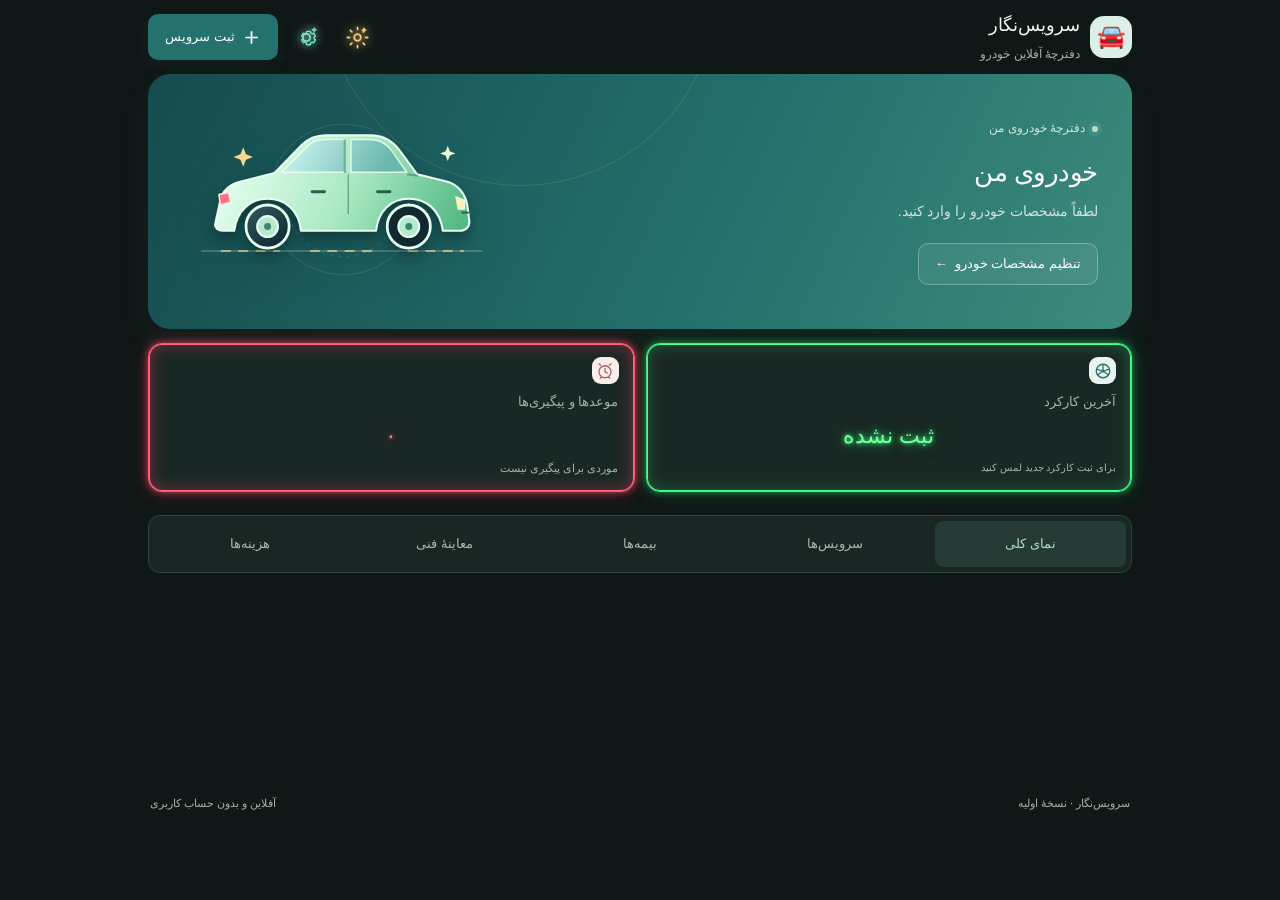
==== index.html @ 4140e128 "web: apply patches and update status [skip ci]" ====
<!doctype html>
<html lang="fa" dir="rtl">
  <head>
    <meta charset="UTF-8" />
    <meta name="viewport" content="width=device-width, initial-scale=1, viewport-fit=cover" />
    <meta name="theme-color" content="#102a30" />
    <meta name="description" content="دفترچهٔ آفلاین ثبت سرویس، کیلومتر و هزینهٔ خودرو؛ اطلاعات روی همین دستگاه می‌ماند." />
    <meta property="og:title" content="سرویس‌نگار" />
    <meta property="og:description" content="سرویس‌ها و هزینه‌های خودرو را ساده و آفلاین ثبت کن." />
    <link rel="manifest" href="/manifest.webmanifest" />
    <link rel="icon" href="/favicon.svg" type="image/svg+xml" />
    <link rel="stylesheet" href="/styles.css?v=47" />
    <title>سرویس‌نگار | دفترچهٔ خودرو</title>
  </head>
  <body>
    <main id="home" class="app-shell">
      <header class="topbar">
        <a id="brand-home-link" class="brand" href="#home" aria-label="سرویس‌نگار، رفتن به نمای کلی">
          <span class="brand-mark" aria-hidden="true">🚘</span>
          <span><strong>سرویس‌نگار</strong><small>دفترچهٔ آفلاین خودرو</small></span>
        </a>
        <div class="top-actions">
          <button class="icon-action theme-toggle" id="theme-toggle" type="button" aria-label="تغییر پوسته" aria-pressed="false" title="پوستهٔ تیره"><svg class="theme-icon" viewBox="0 0 24 24" aria-hidden="true"><path d="M20.4 15.2A8.6 8.6 0 0 1 8.8 3.6a8.8 8.8 0 1 0 11.6 11.6Z" fill="none" stroke="currentColor" stroke-width="1.7" stroke-linecap="round" stroke-linejoin="round"/><path d="m17.7 3 .5 1.4 1.4.5-1.4.5-.5 1.4-.5-1.4-1.4-.5 1.4-.5z" fill="none" stroke="currentColor" stroke-width="1.1" stroke-linejoin="round"/></svg></button>
          <button class="icon-action settings-toggle" id="settings-button" type="button" aria-label="تنظیمات" title="تنظیمات"><svg class="settings-icon" viewBox="0 0 24 24" aria-hidden="true"><circle cx="12" cy="12" r="3.5" fill="none" stroke="currentColor" stroke-width="1.7"/><path d="m19.4 13.4 1.1.9-1.6 2.8-1.4-.6a7.3 7.3 0 0 1-1.6.9l-.2 1.5h-3.4l-.3-1.5a7.3 7.3 0 0 1-1.6-.9l-1.4.6-1.6-2.8 1.1-.9a7.5 7.5 0 0 1 0-1.8l-1.1-.9L9 7.9l1.4.6a7.3 7.3 0 0 1 1.6-.9l.3-1.5h3.4l.2 1.5a7.3 7.3 0 0 1 1.6.9l1.4-.6 1.6 2.8-1.1.9a7.5 7.5 0 0 1 0 1.8Z" fill="none" stroke="currentColor" stroke-width="1.4" stroke-linejoin="round"/><path d="m19.4 2.6.55 1.45 1.45.55-1.45.55-.55 1.45-.55-1.45L17.4 4.6l1.45-.55z" fill="none" stroke="currentColor" stroke-width="1.05" stroke-linejoin="round"/></svg></button>
          <button class="button button-primary" id="add-service-top" type="button" aria-label="ثبت سرویس"><svg class="top-action-icon" viewBox="0 0 24 24" aria-hidden="true"><path d="M12 5v14M5 12h14" fill="none" stroke="currentColor" stroke-width="2.2" stroke-linecap="round"/></svg><span class="top-action-label">ثبت سرویس</span></button>
        </div>
      </header>

      <section class="vehicle-hero" aria-labelledby="vehicle-name">
        <div class="vehicle-copy">
          <span class="eyebrow"><i></i> دفترچهٔ خودروی من</span>
          <h1 id="vehicle-name">خودروی من</h1>
          <p id="vehicle-meta">مشخصات خودرو را وارد کنید تا دفترچه آماده شود.</p>
          <button class="button button-glass" id="edit-vehicle-button" type="button">تنظیم مشخصات خودرو <span aria-hidden="true">←</span></button>
        </div>
        <div class="vehicle-art" aria-hidden="true"><img class="vehicle-hero-image" src="/icons/service-negar-car.svg" width="460" height="280" alt="" /></div>
      </section>

      <section class="stats-grid" aria-label="خلاصهٔ خودرو">
        <article class="stat-card odometer-stat-card"><span class="stat-icon icon-km" aria-hidden="true"><svg class="stat-icon-svg" viewBox="0 0 24 24"><circle cx="12" cy="12" r="9" fill="none" stroke="currentColor" stroke-width="1.8"/><circle cx="12" cy="12" r="2.1" fill="currentColor"/><path d="M12 9.9V3.2M10.2 13.1 5.1 17.3M13.8 13.1l5.1 4.2M4 9.8c2.2.1 4 .8 5.7 2M20 9.8c-2.2.1-4 .8-5.7 2" fill="none" stroke="currentColor" stroke-width="1.7" stroke-linecap="round" stroke-linejoin="round"/></svg></span><span class="stat-label">آخرین کارکرد</span><button class="odometer-readout" id="edit-odometer-inline" type="button" aria-label="ثبت کارکرد جدید"><strong id="odometer-stat">۰</strong></button><small>برای ثبت کارکرد جدید لمس کنید</small></article>
        <article class="stat-card" id="month-cost-card" hidden><span class="stat-icon icon-cost" aria-hidden="true"><svg class="stat-icon-svg" viewBox="0 0 24 24"><circle cx="12" cy="12" r="9" fill="none" stroke="currentColor" stroke-width="1.8"/><text x="12" y="16.2" text-anchor="middle" font-family="Arial,sans-serif" font-size="12" font-weight="800" fill="currentColor">€</text></svg></span><span class="stat-label">هزینهٔ این ماه</span><strong id="month-cost-stat">۰</strong><small>تومان</small></article>
        <article class="stat-card" id="due-count-card" role="button" tabindex="0" aria-label="رفتن به موعدها و پیگیری‌ها"><span class="stat-icon icon-due" aria-hidden="true"><svg class="stat-icon-svg" viewBox="0 0 24 24"><path d="m6.1 4.2-2-1.6M17.9 4.2l2-1.6M7 20.2l-1.2 1.5M17 20.2l1.2 1.5" fill="none" stroke="currentColor" stroke-width="1.8" stroke-linecap="round"/><circle cx="12" cy="13" r="8" fill="none" stroke="currentColor" stroke-width="1.8"/><path d="M12 8.5V13l3.1 1.8" fill="none" stroke="currentColor" stroke-width="1.8" stroke-linecap="round" stroke-linejoin="round"/></svg></span><span class="stat-label">موعدها و پیگیری‌ها</span><strong id="due-count-stat">۰</strong><small>برای دیدن موارد نیازمند پیگیری لمس کنید</small></article>
      </section>

      <nav class="tabs" aria-label="بخش‌های دفترچه">
        <button class="tab-button is-active" type="button" data-view="dashboard" aria-selected="true">نمای کلی</button>
        <button class="tab-button" type="button" data-view="services" aria-selected="false">سرویس‌ها</button>
        <button class="tab-button" type="button" data-view="insurance" aria-selected="false">بیمه‌ها</button>
        <button class="tab-button" type="button" data-view="inspection" aria-selected="false">معاینهٔ فنی</button>
        <button class="tab-button" type="button" data-view="expenses" aria-selected="false">هزینه‌ها</button>
      </nav>

      <section class="view-panel" id="dashboard-view" aria-labelledby="dashboard-view-title">
        <h2 id="dashboard-view-title" class="visually-hidden">نمای کلی خودرو</h2>
        <section id="dashboard-documents-section" class="record-section" hidden>
          <div class="section-heading document-heading"><div><span class="section-kicker">آخرین سوابق ثبت‌شده</span><h2 id="dashboard-title">بیمه‌ها و معاینهٔ فنی</h2></div></div>
          <div id="documents-list" class="documents-list" aria-live="polite"></div>
        </section>
        <section id="dashboard-due-section" class="record-section" hidden>
          <div class="section-heading"><div><span class="section-kicker">سرویس‌های در انتظار</span><h2>موعدها و سرویس‌های سررسیدشده</h2></div><button class="text-link" type="button" data-open-view="services">سرویس‌ها <span aria-hidden="true">←</span></button></div>
          <div id="dashboard-due-list" class="due-list" aria-live="polite"></div>
        </section>
        <section id="dashboard-periodic-preview" class="record-section" hidden>
          <div class="section-heading history-heading"><div><span class="section-kicker">دارای موعد بعدی</span><h2>آخرین سرویس‌ها</h2></div><button class="text-link" type="button" data-open-view="services">همهٔ سرویس‌ها <span aria-hidden="true">←</span></button></div>
          <div id="dashboard-periodic-list" class="service-list" aria-live="polite"></div>
        </section>
        <section id="dashboard-repair-preview" class="record-section" hidden>
          <div class="section-heading history-heading"><div><span class="section-kicker">سه تعمیر آخر</span><h2>تعمیرات</h2></div><button class="text-link" type="button" data-open-view="services">همهٔ تعمیرات <span aria-hidden="true">←</span></button></div>
          <div id="dashboard-repairs-list" class="service-list" aria-live="polite"></div>
        </section>
        
      </section>

      <section class="view-panel" id="services-view" aria-labelledby="services-title" hidden>
        <div class="section-heading"><div><span class="section-kicker">سرویس‌های دوره‌ای و تعمیرات</span><h2 id="services-title">سرویس‌ها</h2></div><button class="button button-primary" id="add-service-history" type="button">＋ ثبت سرویس</button></div>
        <section id="periodic-services-section" class="record-section" hidden><div class="section-heading"><div><span class="section-kicker">دارای موعد بعدی</span><h3>سرویس‌های دوره‌ای</h3></div></div><div id="periodic-services-list" class="service-list" aria-live="polite"></div></section>
        <section id="repairs-section" class="record-section" hidden><div class="section-heading"><div><span class="section-kicker">بدون موعد بعدی</span><h3>تعمیرات</h3></div></div><div id="repairs-list" class="service-list" aria-live="polite"></div></section>
      </section>

      <section class="view-panel" id="insurance-view" aria-labelledby="insurance-title" hidden>
        <div class="section-heading"><div><span class="section-kicker">مدارک ثبت‌شده</span><h2 id="insurance-title">بیمه‌ها</h2></div><button class="button button-primary" id="add-insurance-reminder" type="button">＋ ثبت بیمهٔ جدید</button></div>
        <section id="insurance-active-section" class="record-section" hidden><div class="section-heading"><div><span class="section-kicker">دارای اعتبار</span><h3>بیمه‌های معتبر</h3></div></div><div id="insurance-current-list" class="documents-list" aria-live="polite"></div></section>
        <section id="insurance-history-section" class="record-section" hidden><div class="section-heading"><div><span class="section-kicker">منقضی یا جایگزین‌شده</span><h3>سوابق بیمه‌ها</h3></div></div><div id="insurance-history-list" class="documents-list" aria-live="polite"></div></section>
      </section>

      <section class="view-panel" id="inspection-view" aria-labelledby="inspection-title" hidden>
        <div class="section-heading"><div><span class="section-kicker">مدارک ثبت‌شده</span><h2 id="inspection-title">معاینهٔ فنی</h2></div><button class="button button-primary" id="add-inspection-reminder" type="button">＋ ثبت معاینهٔ فنی</button></div>
        <section id="inspection-active-section" class="record-section" hidden><div class="section-heading"><div><span class="section-kicker">دارای اعتبار</span><h3>معاینهٔ معتبر</h3></div></div><div id="inspection-current-list" class="documents-list" aria-live="polite"></div></section>
        <section id="inspection-history-section" class="record-section" hidden><div class="section-heading"><div><span class="section-kicker">منقضی یا جایگزین‌شده</span><h3>سوابق معاینهٔ فنی</h3></div></div><div id="inspection-history-list" class="documents-list" aria-live="polite"></div></section>
      </section>

      <section class="view-panel" id="expenses-view" aria-labelledby="expenses-title" hidden>
        <div class="section-heading"><div><span class="section-kicker" id="expenses-total-label">جمع همهٔ هزینه‌ها</span><h2 id="expenses-title">هزینه‌های خودرو</h2></div><strong class="expense-total" id="all-cost-stat">۰ تومان</strong></div>
        <div class="expense-filter-panel" aria-label="فیلتر تاریخ هزینه‌ها">
          <div class="expense-filter-presets" role="group" aria-label="بازه‌های پیشنهادی"><button class="expense-filter-chip" type="button" data-expense-filter="week" aria-pressed="false">هزینه‌های این هفته</button><button class="expense-filter-chip" type="button" data-expense-filter="month" aria-pressed="false">هزینه‌های این ماه</button><button class="expense-filter-chip is-active" type="button" data-expense-filter="all" aria-pressed="true">همه</button></div>
          <div class="expense-date-range"><label class="field"><span>از تاریخ</span><div class="date-input-row"><input id="expense-start-date" inputmode="numeric" placeholder="اختیاری" autocomplete="off" /><button class="date-picker-button" type="button" data-calendar="expense-start-date" aria-label="انتخاب تاریخ شروع فیلتر">▦</button></div></label><label class="field"><span>تا تاریخ</span><div class="date-input-row"><input id="expense-end-date" inputmode="numeric" placeholder="اختیاری" autocomplete="off" /><button class="date-picker-button" type="button" data-calendar="expense-end-date" aria-label="انتخاب تاریخ پایان فیلتر">▦</button></div></label><div class="expense-filter-actions"><button class="button button-primary" id="apply-expense-filter" type="button">اعمال فیلتر تاریخ</button><button class="button button-outline" id="clear-expense-filter" type="button">پاک‌کردن فیلتر</button></div><p id="expense-filter-error" class="form-error expense-filter-error" role="alert" aria-live="polite"></p></div>
        </div>
        <div id="expenses-list" class="expense-list" aria-live="polite"></div>
      </section>

      <footer class="page-footer"><span>سرویس‌نگار · نسخهٔ اولیه</span><span>آفلاین و بدون حساب کاربری</span></footer>
    </main>

    <dialog id="settings-dialog" class="app-dialog settings-dialog" aria-labelledby="settings-dialog-title">
      <div class="dialog-head"><div><span class="section-kicker">سفارشی‌سازی برنامه</span><h2 id="settings-dialog-title">تنظیمات</h2></div><button class="close-button" id="close-settings-dialog" type="button" aria-label="بستن">×</button></div>
      <div class="settings-body">
        <section class="settings-section" aria-labelledby="settings-reminders-title"><h3 id="settings-reminders-title">یادآوری‌ها</h3><p class="settings-hint">هر نوع یادآوری را جداگانه روشن یا خاموش کن.</p>
          <label class="settings-row"><span><strong>موعد سرویس بر اساس تاریخ</strong><small>یادآوری تاریخ سرویس‌های ثبت‌شده</small></span><input class="settings-switch" id="notify-service-date" type="checkbox" checked /></label>
          <label class="settings-row"><span><strong>موعد سرویس بر اساس کیلومتر</strong><small>با به‌روزرسانی کارکرد خودرو بررسی می‌شود</small></span><input class="settings-switch" id="notify-service-km" type="checkbox" checked /></label>
          <label class="settings-row"><span><strong>انقضای بیمه</strong><small>یادآوری زمان تمدید بیمه‌نامه</small></span><input class="settings-switch" id="notify-insurance" type="checkbox" checked /></label>
          <label class="settings-row"><span><strong>موعد معاینهٔ فنی</strong><small>یادآوری انقضا و مراجعهٔ بعدی</small></span><input class="settings-switch" id="notify-inspection" type="checkbox" checked /></label>
          <div class="settings-inline"><label for="notification-default-time">ساعت پیش‌فرض یادآوری</label><input id="notification-default-time" type="time" value="09:00" /></div>
          <div class="settings-inline"><label for="notification-sound">صدای اعلان</label><div class="settings-sound-controls"><select id="notification-sound"><option value="default">صدای پیش‌فرض دستگاه</option></select><button class="button button-outline" id="test-notification-sound" type="button">آزمون صدا</button></div></div>
          <p class="settings-hint settings-capability-note" id="notification-capability-note">اعلان زمان‌بندی‌شده و صداهای دستگاه در نسخهٔ اندرویدی فعال می‌شوند؛ نسخهٔ وب هنگام بسته‌بودن برنامه تضمین اعلان ندارد.</p>
          <aside class="notification-control" aria-label="اعلان‌های این دستگاه"><div class="notification-copy"><strong>اجازهٔ اعلان</strong><span id="notification-status" aria-live="polite">در حال بررسی</span></div><button class="button button-outline" id="enable-notifications-button" type="button">فعال‌کردن اعلان‌ها</button></aside>
        </section>
        <section class="backup-panel settings-backup-panel" aria-label="نسخهٔ پشتیبان"><div class="backup-copy"><strong>پشتیبان‌گیری</strong><p id="auto-backup-status">نسخهٔ ماهانه خودکار در همین مرورگر ساخته می‌شود؛ پاک‌کردن داده‌های مرورگر، سوابق و پشتیبان را حذف می‌کند.</p></div><div class="backup-actions"><button class="button button-outline" id="backup-button" type="button">دانلود نسخهٔ پشتیبان</button><button class="button button-outline" id="restore-button" type="button">بارگذاری نسخهٔ پشتیبان</button><input id="restore-file" class="visually-hidden" type="file" accept="application/json,.json" /></div></section>
      </div>
    </dialog>

    <dialog id="vehicle-dialog" class="app-dialog" aria-labelledby="vehicle-dialog-title">
      <form id="vehicle-form" novalidate>
        <div class="dialog-head"><div><span class="section-kicker">خودروی فعال</span><h2 id="vehicle-dialog-title">مشخصات خودرو</h2></div><button class="close-button" id="close-vehicle-dialog" type="button" aria-label="بستن">×</button></div>
        <div class="form-grid">
          <label class="field field-wide"><span>نام خودرو <b>*</b></span><input id="vehicle-label" maxlength="45" placeholder="مثلاً ماشین من" autocomplete="off" /></label>
          <label class="field"><span>مدل یا سازنده</span><input id="vehicle-model" maxlength="60" placeholder="مثلاً پژو ۲۰۶" autocomplete="off" /></label>
          <label class="field"><span>سال ساخت</span><input id="vehicle-year" type="text" inputmode="numeric" data-fa-digits maxlength="4" placeholder="مثلاً ۱۴۰۰" /></label>
          <label class="field"><span>پلاک (اختیاری)</span><input id="vehicle-plate" maxlength="20" placeholder="اختیاری" autocomplete="off" /></label>
          <label class="field"><span>آخرین کارکرد (کیلومتر)</span><div class="stepper-row odometer-form-stepper"><button class="money-step-button" type="button" data-step-target="vehicle-odometer" data-step="100" aria-label="صد کیلومتر بیشتر">＋۱۰۰</button><input id="vehicle-odometer" type="text" inputmode="numeric" data-fa-number placeholder="مثلاً ۸۵۰۰۰" /><button class="money-step-button" type="button" data-step-target="vehicle-odometer" data-step="-100" aria-label="صد کیلومتر کمتر">−۱۰۰</button></div></label>
        </div>
        <p id="vehicle-error" class="form-error" role="alert"></p>
        <div class="dialog-actions"><button class="button button-outline" id="cancel-vehicle-dialog" type="button">انصراف</button><button class="button button-primary" type="submit">ذخیرهٔ خودرو</button></div>
      </form>
    </dialog>

    <dialog id="odometer-dialog" class="app-dialog odometer-dialog" aria-labelledby="odometer-dialog-title">
      <form id="odometer-form" novalidate>
        <div class="dialog-head"><div><span class="section-kicker">به‌روزرسانی خودرو</span><h2 id="odometer-dialog-title">ثبت آخرین کارکرد</h2></div><button class="close-button" id="close-odometer-dialog" type="button" aria-label="بستن">×</button></div>
        <label class="field field-wide"><span>کارکرد فعلی خودرو (کیلومتر)</span><div class="stepper-row odometer-entry-stepper"><button class="money-step-button" type="button" data-step-target="odometer-entry" data-step="100" aria-label="صد کیلومتر بیشتر">＋۱۰۰</button><input id="odometer-entry" type="text" inputmode="numeric" data-fa-number /><button class="money-step-button" type="button" data-step-target="odometer-entry" data-step="-100" aria-label="صد کیلومتر کمتر">−۱۰۰</button></div><small>برای تغییر سریع از دکمه‌ها استفاده کنید. سوابق سرویس قبلی تغییر نمی‌کنند.</small></label>
        <p id="odometer-error" class="form-error" role="alert"></p>
        <div class="dialog-actions"><button class="button button-outline" id="cancel-odometer-dialog" type="button">انصراف</button><button class="button button-primary" id="save-odometer-button" type="submit">ذخیرهٔ کارکرد</button></div>
      </form>
    </dialog>

    <dialog id="odometer-confirm-dialog" class="app-dialog odometer-confirm-dialog" aria-labelledby="odometer-confirm-title" aria-describedby="odometer-confirm-message">
      <div class="odometer-confirm-content">
        <div class="dialog-head"><div><span class="section-kicker">تأیید ثبت جدید</span><h2 id="odometer-confirm-title">تغییر کیلومترشمار</h2></div></div>
        <p id="odometer-confirm-message" class="odometer-confirm-message" role="status"></p>
        <div class="dialog-actions odometer-confirm-actions"><button class="button button-outline" id="cancel-odometer-change" type="button">نه، فعلاً تغییر نده</button><button class="button button-primary" id="accept-odometer-change" type="button">بله، به‌روزرسانی شود</button><button class="button button-outline odometer-edit-source" id="edit-odometer-source" type="button">بازگشت به صفحهٔ همین ثبت و اصلاح</button></div>
      </div>
    </dialog>

    <dialog id="service-dialog" class="app-dialog" aria-labelledby="service-dialog-title">
      <form id="service-form" novalidate>
        <div class="dialog-head"><div><span class="section-kicker">دفترچهٔ سرویس</span><h2 id="service-dialog-title">ثبت سرویس</h2></div><button class="close-button" id="close-service-dialog" type="button" aria-label="بستن">×</button></div>
        <div class="form-grid">
          <label class="field"><span>نوع سرویس <b>*</b></span><select id="service-type"></select></label>
          <label class="field"><span>تاریخ انجام <b>*</b></span><div class="date-input-row"><input id="service-date" inputmode="numeric" placeholder="۱۴۰۵/۰۷/۱۶" autocomplete="off" /><button class="date-picker-button" type="button" data-calendar="service-date" aria-label="انتخاب تاریخ از تقویم">▦</button></div><small>تاریخ شمسی را وارد کنید یا از تقویم بردارید.</small></label>
          <label class="field"><span>قطعه یا بخش خودرو</span><input id="service-part" maxlength="80" placeholder="مثلاً روغن موتور 5W-30" autocomplete="off" /></label>
          <label class="field"><span>برند قطعه یا تعمیرگاه</span><input id="service-brand" maxlength="60" placeholder="اختیاری" autocomplete="off" /></label>
          <label class="field field-wide"><span>کیلومتر هنگام سرویس <b>*</b></span><div class="km-control"><div class="km-step-row"><button class="km-step-button" type="button" data-km-target="service-km" data-step-target="service-km" data-step="-100" data-km-step="-100" aria-label="صد کیلومتر کمتر">−۱۰۰</button><input id="service-km" type="text" inputmode="numeric" data-fa-number placeholder="آخرین کارکرد ثبت‌شده" /><button class="km-step-button" type="button" data-km-target="service-km" data-step-target="service-km" data-step="100" data-km-step="100" aria-label="صد کیلومتر بیشتر">＋۱۰۰</button></div><div class="km-quick-row"><button class="km-quick-button" type="button" data-km-latest="service-km">آخرین کیلومتر: <strong id="latest-km-label">۰</strong></button><button class="km-quick-button" type="button" data-km-target="service-km" data-km-from="latest" data-km-offset="5000">＋۵٬۰۰۰</button><button class="km-quick-button" type="button" data-km-target="service-km" data-km-from="latest" data-km-offset="10000">＋۱۰٬۰۰۰</button></div></div></label>
          <div class="cost-fields-grid field-wide">
            <label class="field cost-unit-field"><span>قیمت هر قطعه (تومان)</span><div class="stepper-row"><button class="money-step-button" type="button" data-step-target="parts-cost" data-step="100000" aria-label="صد هزار تومان بیشتر">＋۱۰۰٬۰۰۰</button><input id="parts-cost" type="text" inputmode="numeric" data-fa-number placeholder="مثلاً ۱۸۰۰۰۰۰" /><button class="money-step-button" type="button" data-step-target="parts-cost" data-step="-100000" aria-label="صد هزار تومان کمتر">−۱۰۰٬۰۰۰</button></div></label>
            <label class="field parts-quantity-field"><span>تعداد قطعه</span><div class="number-stepper parts-quantity-stepper"><input id="parts-quantity" type="text" inputmode="numeric" data-fa-number value="1" /><span class="number-step-buttons"><button class="number-step-button" type="button" data-step-target="parts-quantity" data-step="1" aria-label="یک قطعه بیشتر">▲</button><button class="number-step-button" type="button" data-step-target="parts-quantity" data-step="-1" aria-label="یک قطعه کمتر">▼</button></span></div></label>
            <label class="field labor-cost-field"><span>اجرت (تومان)</span><div class="stepper-row"><button class="money-step-button" type="button" data-step-target="labor-cost" data-step="100000" aria-label="صد هزار تومان بیشتر">＋۱۰۰٬۰۰۰</button><input id="labor-cost" type="text" inputmode="numeric" data-fa-number placeholder="مثلاً ۷۰۰۰۰۰" /><button class="money-step-button" type="button" data-step-target="labor-cost" data-step="-100000" aria-label="صد هزار تومان کمتر">−۱۰۰٬۰۰۰</button></div></label>
          </div>
          <div class="field total-cost-field"><span>جمع هزینه</span><output id="service-total-preview">۰ تومان</output></div>
          <label class="field"><span>موعد بعدی بر اساس کیلومتر</span><div class="km-control"><div class="km-step-row"><button class="km-step-button" type="button" data-km-target="next-km" data-step-target="next-km" data-step="-100" data-km-step="-100" aria-label="صد کیلومتر کمتر">−۱۰۰</button><input id="next-km" type="text" inputmode="numeric" data-fa-number /><button class="km-step-button" type="button" data-km-target="next-km" data-step-target="next-km" data-step="100" data-km-step="100" aria-label="صد کیلومتر بیشتر">＋۱۰۰</button></div><div class="km-quick-row"><button class="km-quick-button" type="button" data-km-target="next-km" data-km-from="service-km" data-km-offset="5000">＋۵٬۰۰۰ از فعلی</button><button class="km-quick-button" type="button" data-km-target="next-km" data-km-from="service-km" data-km-offset="10000">＋۱۰٬۰۰۰ از فعلی</button></div></div></label>
          <label class="field"><span>موعد بعدی بر اساس تاریخ</span><div class="date-input-row"><input id="next-date" inputmode="numeric" placeholder="اختیاری · ۱۴۰۵/۱۰/۱۶" autocomplete="off" /><button class="date-picker-button" type="button" data-calendar="next-date" aria-label="انتخاب موعد از تقویم">▦</button></div><small>اختیاری؛ تاریخ شمسی یا انتخاب از تقویم.</small></label>
          <div class="reminder-settings field-wide"><label class="check-field"><input id="service-reminder-enabled" type="checkbox" checked /><span>یادآوری برای موعد بعدی فعال باشد</span></label><label class="field"><span>یادآوری پیش از موعد</span><div class="number-unit-row"><input id="service-reminder-value" type="text" inputmode="numeric" data-fa-number value="1" /><span>روز</span></div></label><label class="field"><span>ساعت یادآوری</span><input id="service-reminder-time" type="time" value="09:00" /></label></div>
          <div id="service-km-reminder-panel" class="km-reminder-panel field-wide" hidden><label class="check-field field-wide"><input id="service-km-reminder-enabled" type="checkbox" checked /><span>یادآوری پیش از موعد کیلومتری فعال باشد</span></label><label class="field"><span>چند کیلومتر مانده به موعد یادآوری شود</span><div class="stepper-row km-reminder-stepper"><button class="money-step-button" type="button" data-step-target="service-reminder-km-lead" data-step="-100" aria-label="صد کیلومتر کمتر">−۱۰۰</button><input id="service-reminder-km-lead" type="text" inputmode="numeric" data-fa-number value="500" /><button class="money-step-button" type="button" data-step-target="service-reminder-km-lead" data-step="100" aria-label="صد کیلومتر بیشتر">＋۱۰۰</button></div></label></div>
          <label class="field field-wide photo-field"><span>عکس فاکتور یا قطعه</span><input id="service-photo" type="file" accept="image/*" capture="environment" /><small>عکس فشرده و روی همین دستگاه ذخیره می‌شود؛ در پشتیبان هم قرار می‌گیرد.</small></label>
          <div id="selected-photo-wrap" class="photo-preview-wrap" hidden><img id="selected-photo-preview" alt="پیش‌نمایش عکس انتخاب‌شده" /><span>عکس تازه انتخاب شده</span></div>
          <div id="existing-photo-wrap" class="photo-preview-wrap" hidden><button id="view-existing-photo" class="photo-preview-button" type="button"><img id="existing-photo-preview" alt="پیش‌نمایش فاکتور ذخیره‌شده" /><span>مشاهدهٔ عکس ذخیره‌شده</span></button><button id="remove-existing-photo" class="small-action danger" type="button">برداشتن عکس</button></div>
          <label class="field field-wide"><span>یادداشت</span><textarea id="service-note" rows="3" maxlength="240" placeholder="مثلاً روغن 5W-30 و فیلتر هوا"></textarea></label>
        </div>
        <p id="service-error" class="form-error" role="alert"></p>
        <div class="dialog-actions"><button class="button button-outline" id="cancel-service-dialog" type="button">انصراف</button><button class="button button-primary" id="save-service-button" type="submit">ذخیرهٔ سرویس</button></div><button class="form-delete-action" id="delete-service-record" type="button" hidden>حذف همین سابقه</button>
      </form>
    </dialog>
        <dialog id="document-dialog" class="app-dialog" aria-labelledby="document-dialog-title">
      <form id="document-form" novalidate>
        <div class="dialog-head"><div><span class="section-kicker">مدارک و سررسیدها</span><h2 id="document-dialog-title">ثبت مدرک</h2></div><button class="close-button" id="close-document-dialog" type="button" aria-label="بستن">×</button></div>
        <label class="field field-wide"><span>نوع مدرک</span><select id="document-kind"><option value="insurance">بیمه</option><option value="inspection">معاینهٔ فنی</option></select></label>
        <div id="insurance-fields" class="form-grid document-fields">
          <label class="field"><span>نوع بیمه <b>*</b></span><select id="insurance-type"><option value="third_party">شخص ثالث</option><option value="body">بدنه</option><option value="theft">سرقت</option><option value="passenger_accidents">حوادث سرنشین</option><option value="other">سایر</option></select></label>
          <label class="field field-wide" id="insurance-other-type-field" hidden><span>نام نوع بیمه</span><input id="insurance-type-other" maxlength="60" placeholder="نوع بیمهٔ دیگر را وارد کنید" autocomplete="off" /></label>
          <label class="field field-wide"><span>شرکت بیمه</span><div class="insurance-company-autocomplete" id="insurance-company-autocomplete"><div class="insurance-company-input-row"><input id="insurance-company" maxlength="80" placeholder="نام شرکت بیمه" autocomplete="off" autocorrect="off" spellcheck="false" role="combobox" aria-autocomplete="list" aria-expanded="false" aria-controls="insurance-company-options" /><button id="insurance-company-toggle" type="button" aria-label="نمایش شرکت‌های بیمه" aria-expanded="false">▾</button></div><div id="insurance-company-options" class="insurance-company-options" role="listbox" hidden></div></div><small>اگر نام شرکت در فهرست نیست، نام دلخواه را تایپ کنید.</small></label>
          <label class="field"><span>شمارهٔ بیمه‌نامه</span><input id="insurance-policy" maxlength="60" placeholder="اختیاری" /></label>
          <label class="field"><span>تخفیف (%)</span><div class="number-stepper discount-stepper"><input id="insurance-discount" type="text" inputmode="numeric" data-fa-number placeholder="درصد تخفیف" /><span class="number-step-buttons"><button class="number-step-button" type="button" data-step-target="insurance-discount" data-step="1" aria-label="یک درصد بیشتر">▲</button><button class="number-step-button" type="button" data-step-target="insurance-discount" data-step="-1" aria-label="یک درصد کمتر">▼</button></span></div></label>
          <label class="field"><span>مدت تخفیف (سال)</span><div class="number-stepper discount-stepper"><input id="insurance-discount-years" type="text" inputmode="numeric" data-fa-number placeholder="تعداد سال" /><span class="number-step-buttons"><button class="number-step-button" type="button" data-step-target="insurance-discount-years" data-step="1" aria-label="یک سال بیشتر">▲</button><button class="number-step-button" type="button" data-step-target="insurance-discount-years" data-step="-1" aria-label="یک سال کمتر">▼</button></span></div></label>
          <label class="field"><span>تاریخ شروع <b>*</b></span><div class="date-input-row"><input id="insurance-start-date" inputmode="numeric" placeholder="۱۴۰۵/۰۱/۰۱" /><button class="date-picker-button" type="button" data-calendar="insurance-start-date" aria-label="انتخاب تاریخ از تقویم">▦</button></div></label>
          <label class="field"><span>نام کارگزار</span><input id="insurance-agent" maxlength="80" placeholder="اختیاری" /></label>
          <label class="field"><span>شماره تماس</span><input id="insurance-contact" type="tel" maxlength="45" placeholder="اختیاری" /></label>
          <label class="field"><span>تاریخ انقضا <b>*</b></span><div class="date-input-row"><input id="insurance-expiry-date" inputmode="numeric" placeholder="۱۴۰۶/۰۱/۰۱" /><button class="date-picker-button" type="button" data-calendar="insurance-expiry-date" aria-label="انتخاب تاریخ از تقویم">▦</button></div></label>
          <label class="field field-wide"><span>هزینهٔ بیمه (تومان)</span><div class="stepper-row insurance-cost-stepper"><button class="money-step-button" type="button" data-step-target="insurance-cost" data-step="100000" aria-label="صد هزار تومان بیشتر">＋۱۰۰٬۰۰۰</button><input id="insurance-cost" type="text" inputmode="numeric" data-fa-number placeholder="اختیاری" /><button class="money-step-button" type="button" data-step-target="insurance-cost" data-step="-100000" aria-label="صد هزار تومان کمتر">−۱۰۰٬۰۰۰</button></div></label>
          <label class="field"><span>یادآوری پیش از انقضا</span><div class="number-unit-row"><input id="insurance-reminder-days" type="text" inputmode="numeric" data-fa-number value="30" /><span>روز</span></div></label>
          <label class="field"><span>ساعت یادآوری</span><input id="insurance-reminder-time" type="time" value="09:00" /></label>
          <label class="check-field field-wide"><input id="insurance-reminder-enabled" type="checkbox" checked /><span>یادآوری این بیمه فعال باشد</span></label>
          <label class="field field-wide"><span>کیلومتر هنگام صدور بیمه</span><div class="km-step-row insurance-km-stepper"><button class="km-step-button" type="button" data-step-target="insurance-km" data-step="-100" aria-label="صد کیلومتر کمتر">−۱۰۰</button><input id="insurance-km" type="text" inputmode="numeric" data-fa-number placeholder="آخرین کارکرد" /><button class="km-step-button" type="button" data-step-target="insurance-km" data-step="100" aria-label="صد کیلومتر بیشتر">＋۱۰۰</button></div></label>
          <label class="field"><span>تاریخ پرداخت</span><div class="date-input-row"><input id="insurance-payment-date" inputmode="numeric" placeholder="اختیاری" /><button class="date-picker-button" type="button" data-calendar="insurance-payment-date" aria-label="انتخاب تاریخ از تقویم">▦</button></div></label>
          <label class="field field-wide"><span>توضیحات</span><textarea id="insurance-notes" rows="2" maxlength="240" placeholder="نکتهٔ مهم بیمه‌نامه"></textarea></label>
        </div>
        <div id="inspection-fields" class="form-grid document-fields" hidden>
          <label class="field"><span>تاریخ انجام معاینه <b>*</b></span><div class="date-input-row"><input id="inspection-date" inputmode="numeric" placeholder="۱۴۰۵/۰۷/۱۶" /><button class="date-picker-button" type="button" data-calendar="inspection-date" aria-label="انتخاب تاریخ از تقویم">▦</button></div></label>
          <label class="field"><span>تاریخ انقضا <b>*</b></span><div class="date-input-row"><input id="inspection-expiry-date" inputmode="numeric" placeholder="۱۴۰۶/۰۷/۱۶" /><button class="date-picker-button" type="button" data-calendar="inspection-expiry-date" aria-label="انتخاب تاریخ از تقویم">▦</button></div></label>
          <label class="field"><span>مرکز معاینهٔ فنی</span><input id="inspection-center" maxlength="80" placeholder="نام مرکز" /></label>
          <label class="field"><span>شمارهٔ گواهی</span><input id="inspection-certificate" maxlength="60" placeholder="اختیاری" /></label>
          <label class="field"><span>پلاک خودرو</span><input id="inspection-plate" maxlength="20" placeholder="پلاک خودرو" /></label>
          <label class="field"><span>کیلومتر هنگام مراجعه</span><div class="km-step-row"><button class="km-step-button" type="button" data-step-target="inspection-km" data-step="-100" aria-label="صد کیلومتر کمتر">−۱۰۰</button><input id="inspection-km" type="text" inputmode="numeric" data-fa-number placeholder="آخرین کارکرد ثبت‌شده" /><button class="km-step-button" type="button" data-step-target="inspection-km" data-step="100" aria-label="صد کیلومتر بیشتر">＋۱۰۰</button></div></label>
          <label class="field"><span>نتیجه</span><select id="inspection-result"><option value="passed">قبول</option><option value="failed">مردود</option></select></label>
          <label class="field"><span>تاریخ مراجعهٔ بعدی</span><div class="date-input-row"><input id="inspection-next-date" inputmode="numeric" placeholder="اختیاری" /><button class="date-picker-button" type="button" data-calendar="inspection-next-date" aria-label="انتخاب تاریخ از تقویم">▦</button></div></label>
          <label class="field"><span>یادآوری پیش از انقضا</span><div class="number-unit-row"><input id="inspection-reminder-days" type="text" inputmode="numeric" data-fa-number value="30" /><span>روز</span></div></label>
          <label class="field"><span>ساعت یادآوری</span><input id="inspection-reminder-time" type="time" value="09:00" /></label>
          <label class="check-field field-wide"><input id="inspection-reminder-enabled" type="checkbox" checked /><span>یادآوری این معاینه فعال باشد</span></label>
          <label class="field"><span>هزینه (تومان)</span><input id="inspection-cost" type="text" inputmode="numeric" data-fa-number placeholder="اختیاری" /></label>
          <label class="field field-wide"><span>توضیحات</span><textarea id="inspection-notes" rows="2" maxlength="240" placeholder="نتیجهٔ بازدید یا نکتهٔ مهم"></textarea></label>
        </div>
        <label class="field field-wide document-photo-field"><span id="document-photo-label">عکس بیمه‌نامه</span><input id="document-photo" type="file" accept="image/*" capture="environment" /><small>عکس فشرده روی همین دستگاه می‌ماند و در نسخهٔ پشتیبان نیز قرار می‌گیرد.</small></label>
        <div id="document-selected-photo-wrap" class="photo-preview-wrap" hidden><img id="document-selected-photo-preview" alt="پیش‌نمایش عکس مدرک تازه" /><span>عکس تازه انتخاب شده</span></div>
        <div id="document-existing-photo-wrap" class="photo-preview-wrap" hidden><button id="view-existing-document-photo" class="photo-preview-button" type="button"><img id="document-existing-photo-preview" alt="پیش‌نمایش مدرک ذخیره‌شده" /><span>مشاهدهٔ عکس ذخیره‌شده</span></button><button id="remove-existing-document-photo" class="small-action danger" type="button">برداشتن عکس</button></div>
        <p id="document-error" class="form-error" role="alert"></p>
        <div class="dialog-actions"><button class="button button-outline" id="cancel-document-dialog" type="button">انصراف</button><button class="button button-primary" id="save-document-button" type="submit">ذخیرهٔ مدرک</button></div><button class="form-delete-action" id="delete-document-record" type="button" hidden>حذف این مدرک</button>
      </form>
    </dialog>
    <dialog id="jalali-calendar-dialog" class="app-dialog calendar-dialog" aria-labelledby="jalali-calendar-title">
      <div class="dialog-body calendar-content"><div class="dialog-head"><div><span class="section-kicker">انتخاب تاریخ شمسی</span><h2 id="jalali-calendar-title">تقویم</h2></div><button class="close-button" id="close-jalali-calendar" type="button" aria-label="بستن تقویم">×</button></div>
        <div class="calendar-toolbar"><button class="calendar-nav-button" type="button" data-calendar-nav="-1" aria-label="ماه قبل">‹</button><strong id="jalali-calendar-month"></strong><button class="calendar-nav-button" type="button" data-calendar-nav="1" aria-label="ماه بعد">›</button></div>
        <div class="jalali-weekdays" aria-hidden="true"><span>شنبه</span><span>یکشنبه</span><span>دوشنبه</span><span>سه‌شنبه</span><span>چهارشنبه</span><span>پنجشنبه</span><span>جمعه</span></div>
        <div id="jalali-calendar-days" class="jalali-calendar-days" role="grid"></div>
        <div class="dialog-actions"><button class="button button-outline" id="jalali-calendar-today" type="button">امروز</button><button class="button button-outline" id="cancel-jalali-calendar" type="button">انصراف</button></div>
      </div>
    </dialog>
    <dialog id="photo-view-dialog" class="app-dialog photo-view-dialog" aria-labelledby="photo-view-title">
      <div class="photo-view-content"><div class="dialog-head"><div><span class="section-kicker">مدرک سرویس</span><h2 id="photo-view-title">عکس فاکتور</h2></div><button class="close-button" id="close-photo-dialog" type="button" aria-label="بستن">×</button></div><img id="photo-view-image" alt="عکس فاکتور یا قطعه" /><a id="download-photo-link" class="button button-outline" download="factor.jpg">ذخیرهٔ عکس</a></div>
    </dialog>

    <div id="toast" class="toast" role="status" aria-live="polite"></div>
    <script defer src="/main.js?v=29"></script>
    <script defer src="/settings.js?v=1"></script>
    <script defer src="/enhancements.js?v=32"></script>
  </body>
</html>
---- styles.css ----
:root{font-family:Tahoma,"Segoe UI",Arial,sans-serif;color:#1b3036;background:#f3f6f5;font-synthesis:none;text-rendering:optimizeLegibility;--ink:#193138;--muted:#7b8b8e;--line:#e4ebea;--teal:#24716e;--teal-dark:#164e50;--mint:#e1f1ec;--amber:#c78b3d;--paper:#fff;--rose:#bd695d}*{box-sizing:border-box}html{min-width:320px;scroll-behavior:smooth}body{min-width:320px;min-height:100vh;margin:0;background:#f3f6f5}button,input,select,textarea{font:inherit}button{cursor:pointer}button:focus-visible,input:focus-visible,select:focus-visible,textarea:focus-visible{outline:3px solid #a7d9cb;outline-offset:2px}[hidden]{display:none!important}.app-shell{width:min(1040px,100%);margin:0 auto;padding:0 28px}.topbar{min-height:74px;display:flex;align-items:center;justify-content:space-between;gap:16px}.brand{display:flex;align-items:center;gap:10px;text-decoration:none;color:var(--ink)}.brand-mark{width:42px;height:42px;display:grid;place-items:center;border-radius:14px;background:#dceee8;font-size:23px}.brand strong,.brand small{display:block}.brand strong{font-size:16px;font-weight:800}.brand small{margin-top:3px;color:#859396;font-size:9px}.top-actions{display:flex;align-items:center;gap:7px}.icon-action{width:37px;height:37px;border:1px solid #dfe8e5;border-radius:10px;color:#58716f;background:#fff;font-size:18px}.icon-action:hover{background:#ecf5f1;color:var(--teal-dark)}.button{min-height:40px;display:inline-flex;align-items:center;justify-content:center;gap:7px;padding:0 14px;border:1px solid transparent;border-radius:10px;font-size:11px;font-weight:700;white-space:nowrap;transition:transform .15s ease,background .15s ease}.button:hover{transform:translateY(-1px)}.button-primary{color:#fff;background:var(--teal);box-shadow:0 5px 14px #1d5c5520}.button-primary:hover{background:var(--teal-dark)}.button-outline{border-color:#dce7e4;color:#365c59;background:#fff}.button-outline:hover{background:#eff6f3}.vehicle-hero{min-height:220px;padding:30px 34px;display:flex;align-items:center;justify-content:space-between;position:relative;overflow:hidden;border-radius:22px;color:#fff;background:linear-gradient(115deg,#164b4e,#24716e 60%,#3d8c7b);box-shadow:0 14px 32px #1b5c521c}.vehicle-hero:before{content:"";width:390px;height:390px;position:absolute;left:18%;top:-280px;border:1px solid #ffffff1c;border-radius:50%}.vehicle-copy{position:relative;z-index:2;max-width:64%}.eyebrow{display:flex;align-items:center;gap:7px;color:#d1e7df;font-size:9px}.eyebrow i{width:6px;height:6px;border-radius:50%;background:#b4e1c4;box-shadow:0 0 0 4px #ffffff14}.vehicle-copy h1{margin:11px 0 4px;font-size:26px;letter-spacing:-.5px}.vehicle-copy p{margin:0 0 18px;color:#d2e4df;font-size:10px;line-height:1.9}.button-glass{min-height:34px;padding:0 11px;border-color:#ffffff45;color:#fff;background:#ffffff12;font-size:9px}.button-glass:hover{background:#ffffff25}.vehicle-art{width:228px;height:165px;flex:0 0 228px;position:relative;display:grid;place-items:center}.art-ring{position:absolute;border:1px solid #ffffff20;border-radius:50%}.ring-one{width:160px;height:160px}.ring-two{width:119px;height:119px;border-style:dashed}.road-mark{position:absolute;width:250px;height:42px;top:61px;left:-12px;transform:rotate(-13deg);border-top:1px solid #ffffff22;border-bottom:1px solid #ffffff22}.road-mark:after{content:"";position:absolute;top:19px;left:0;width:100%;border-top:2px dashed #e8d39170}.car-art{width:104px;height:143px;position:relative;z-index:1;transform:rotate(-13deg);border:2px solid #eafff4;border-radius:32px 32px 27px 27px;background:linear-gradient(155deg,#d8f5dc,#75c998);box-shadow:0 12px 24px #123c343e}.car-art:before{content:"";position:absolute;inset:17px 14px 18px;border-radius:22px 22px 16px 16px;background:#26766c}.car-window{position:absolute;z-index:2;top:27px;left:23px;width:54px;height:36px;border-radius:13px 13px 9px 9px;background:#b8e2dc}.car-hood{position:absolute;z-index:2;bottom:25px;left:29px;width:42px;height:19px;border-radius:6px;background:#398576}.wheel{width:9px;height:29px;position:absolute;z-index:3;border-radius:5px;background:#183238}.wheel-one{top:28px;left:-6px}.wheel-two{top:28px;right:-6px}.wheel-three{bottom:25px;left:-6px}.wheel-four{bottom:25px;right:-6px}.art-spark{position:absolute;color:#e4d394}.spark-one{top:21px;right:19px;font-size:17px}.spark-two{bottom:15px;left:23px;font-size:20px}.stats-grid{display:grid;grid-template-columns:repeat(auto-fit,minmax(105px,1fr));gap:11px;margin-top:14px}.stat-card{min-height:98px;padding:13px 15px;position:relative;border:1px solid #e4eae7;border-radius:14px;background:#fff}.stat-icon{width:27px;height:27px;display:grid;place-items:center;margin-bottom:7px;border-radius:9px;font-size:13px;font-weight:700}.icon-km{color:#2b716c;background:#e9f4f0}.icon-cost{color:#a67535;background:#fbf2e5}.icon-due{color:#ae655c;background:#f8eeec}.stat-label{display:block;color:#7d8a8b;font-size:9px}.stat-card strong{position:absolute;top:14px;left:15px;max-width:58%;overflow:hidden;color:#1d393b;font-size:17px;text-overflow:ellipsis;white-space:nowrap}.stat-card small{display:block;margin-top:5px;color:#a2adab;font-size:8px}.tabs{display:flex;gap:4px;margin:23px 0 16px;padding:5px;overflow-x:auto;border:1px solid #e3eae7;border-radius:12px;background:#eaf0ed}.tab-button{min-height:37px;flex:1;padding:0 13px;border:0;border-radius:8px;color:#70817e;background:transparent;font-size:10px;white-space:nowrap}.tab-button:hover{background:#f4f7f5}.tab-button.is-active{color:#245d58;background:#fff;box-shadow:0 2px 7px #173a3210;font-weight:700}.view-panel{min-height:180px}.section-heading{display:flex;align-items:center;justify-content:space-between;gap:13px;margin:5px 1px 12px}.section-kicker{display:block;color:#83a29a;font-size:8px}.section-heading h2{margin:4px 0 0;color:#213c40;font-size:16px}.text-link{padding:6px 2px;border:0;color:#448078;background:transparent;font-size:9px}.text-link:hover{text-decoration:underline}.history-heading{margin-top:26px}.due-list,.service-list,.expense-list{display:grid;gap:9px}.due-card{min-height:69px;padding:12px 13px;display:grid;grid-template-columns:37px minmax(0,1fr) auto;align-items:center;gap:11px;border:1px solid #e5ebe8;border-radius:12px;background:#fff}.due-icon{width:36px;height:36px;display:grid;place-items:center;border-radius:11px;color:#ac7937;background:#fbf2e6;font-size:14px}.due-card.overdue .due-icon{color:#b45d52;background:#faedeb}.due-copy{min-width:0}.due-copy strong,.due-copy small{display:block;overflow:hidden;text-overflow:ellipsis;white-space:nowrap}.due-copy strong{color:#35524d;font-size:10px}.due-copy small{margin-top:5px;color:#8b9996;font-size:8px}
.due-record-meta{display:block;margin-top:5px;color:#8b9996;font-size:9px;line-height:1.45;white-space:normal}
button,button *{-webkit-user-select:none;user-select:none;-webkit-touch-callout:none}
button[data-step-target],button[data-km-target],button[data-km-latest],.km-step-button,.km-quick-button,.money-step-button,.number-step-button{touch-action:none;-webkit-user-select:none;user-select:none;-webkit-touch-callout:none}
html[data-theme="dark"] .due-record-meta{color:#a1b3ad}
html[data-theme="dark"] .service-card.deadline-near .cost-breakdown>span,html[data-theme="dark"] .service-card.deadline-overdue .cost-breakdown>span,html[data-theme="dark"] .service-card.deadline-near .cost-breakdown strong,html[data-theme="dark"] .service-card.deadline-overdue .cost-breakdown strong{color:#e6efec;text-shadow:none}.due-state{padding:5px 7px;border-radius:7px;color:#9b793f;background:#fbf4e8;font-size:8px;white-space:normal;max-width:220px;line-height:1.45;text-align:center}.due-state.overdue{color:#a65750;background:#f9eeeb}.due-state.ok{color:#4c866c;background:#edf6ef}.service-card{padding:13px 14px;border:1px solid #e5ebe8;border-radius:12px;background:#fff}.service-top{display:flex;align-items:flex-start;justify-content:space-between;gap:10px}.service-title{margin:0;color:#2f4b49;font-size:11px}.service-date{color:#8c9997;font-size:8px;white-space:nowrap}.service-meta{display:flex;flex-wrap:wrap;gap:7px 12px;margin-top:8px;color:#81908d;font-size:8px}.service-meta strong{color:#526d68;font-weight:700}.service-part{margin:7px 0 0;color:#7a8d88;font-size:8px;line-height:1.7}.cost-breakdown{padding:7px 0;border-top:1px solid #f0f3f0;border-bottom:1px solid #f0f3f0}.service-note{margin:9px 0 0;color:#7c8d89;font-size:9px;line-height:1.8;overflow-wrap:anywhere}.service-actions{display:flex;justify-content:flex-start;gap:7px;margin-top:9px;padding-top:8px;border-top:1px solid #f0f3f0}.small-action{padding:4px 7px;border:0;border-radius:6px;color:#6d8680;background:transparent;font-size:8px}.small-action:hover{background:#eef5f1;color:#2c6c62}.small-action.photo-action{color:#337a70;font-weight:700}.small-action.danger:hover{color:#a55850;background:#faefed}.empty-state{min-height:140px;padding:22px;display:grid;justify-items:center;align-content:center;border:1px dashed #d9e5df;border-radius:13px;text-align:center;background:#fbfdfb}.empty-icon{width:38px;height:38px;display:grid;place-items:center;margin-bottom:8px;border-radius:12px;color:#4d8375;background:#eaf4ef;font-size:17px}.empty-state strong{color:#4b645d;font-size:10px}.empty-state p{max-width:320px;margin:6px 0 12px;color:#8b9995;font-size:8px;line-height:1.9}.empty-state .button{min-height:33px;font-size:9px}.offline-note{display:flex;gap:10px;margin-top:22px;padding:13px 15px;border:1px solid #e4ede6;border-radius:12px;color:#547567;background:#f7fbf7}.offline-note>span{font-size:17px}.offline-note strong{font-size:9px}.offline-note p{margin:4px 0 0;color:#81938a;font-size:8px;line-height:1.8}.search-box{width:100%;max-width:390px;min-height:38px;display:flex;align-items:center;gap:8px;margin-bottom:13px;padding:0 11px;border:1px solid #e3eae6;border-radius:9px;color:#8ba09a;background:#fff}.search-box span{font-size:17px}.search-box input{width:100%;min-width:0;border:0;outline:0;color:#35534e;background:transparent;font-size:10px}.search-box input::placeholder{color:#a0aeaa}.expense-total{color:#39736c;font-size:12px}.expense-row{padding:12px 14px;display:flex;align-items:center;justify-content:space-between;gap:10px;border:1px solid #e5ebe8;border-radius:11px;background:#fff}.expense-left{min-width:0}.expense-left strong,.expense-left small{display:block;overflow:hidden;text-overflow:ellipsis;white-space:nowrap}.expense-left strong{color:#38534f;font-size:9px}.expense-left small{margin-top:4px;color:#8b9995;font-size:8px}.expense-amount{color:#a46e32;font-size:10px;font-weight:700;white-space:nowrap}.page-footer{display:flex;justify-content:space-between;gap:10px;margin:25px 2px 18px;color:#9aa7a3;font-size:8px}.app-dialog{width:min(540px,calc(100% - 24px));max-height:min(90vh,800px);padding:0;overflow:auto;border:1px solid #e2e9e5;border-radius:17px;color:var(--ink);background:#fff;box-shadow:0 22px 70px #163d3340}.app-dialog::backdrop{background:#132b2866;backdrop-filter:blur(3px)}.app-dialog.fallback-open{display:block;position:fixed;top:50%;left:50%;z-index:100;transform:translate(-50%,-50%);margin:0}.app-dialog form{padding:22px}.dialog-head{display:flex;align-items:flex-start;justify-content:space-between;gap:13px;margin-bottom:17px}.dialog-head h2{margin:5px 0 0;font-size:18px}.close-button{width:30px;height:30px;border:1px solid #e5ebe7;border-radius:8px;color:#71817d;background:#fff;font-size:20px;line-height:1}.form-grid{display:grid;grid-template-columns:1fr 1fr;gap:12px 10px}.field{display:grid;gap:6px;color:#647773;font-size:9px}.field-wide{grid-column:1/-1}.field b{color:#bf6b61;font-weight:500}.field input,.field select,.field textarea{width:100%;min-height:39px;padding:9px 10px;border:1px solid #e0e8e3;border-radius:8px;color:#334d49;background:#fff;font-size:10px}.field textarea{min-height:69px;resize:vertical;line-height:1.8}.field input[type=file]{min-height:42px;padding:8px;background:#f9fbf9}.total-cost-field{align-content:center;padding:10px 12px;border:1px solid #e2ece5;border-radius:9px;background:#f6faf7}.total-cost-field output{color:#2b7168;font-size:13px;font-weight:800}.photo-preview-wrap{grid-column:1/-1;display:flex;align-items:center;gap:10px;flex-wrap:wrap;padding:10px;border:1px solid #e2ebe5;border-radius:10px;color:#56736b;background:#f8fbf8;font-size:9px}.photo-preview-wrap[hidden]{display:none!important}.photo-preview-wrap img{width:104px;height:78px;object-fit:cover;border-radius:8px;border:1px solid #dce7e0;background:#fff}.photo-preview-button{display:flex;align-items:center;gap:9px;padding:0;border:0;color:#49776d;background:transparent;font-size:9px}.photo-preview-button:hover{text-decoration:underline}.photo-view-content{padding:18px}.photo-view-content #photo-view-image{display:block;max-width:100%;max-height:65vh;margin:0 auto 13px;object-fit:contain;border-radius:9px}.photo-view-dialog{width:min(700px,calc(100% - 24px))}.field small{color:#9aa7a1;font-size:8px}.field input::placeholder,.field textarea::placeholder{color:#a5b1ad}.form-error{min-height:16px;margin:8px 0 0;color:#b35e55;font-size:9px}.dialog-actions{display:flex;justify-content:flex-start;gap:8px;margin-top:9px;padding-top:13px;border-top:1px solid #edf1ee}.toast{max-width:min(400px,calc(100% - 28px));position:fixed;z-index:120;right:50%;bottom:20px;padding:11px 15px;transform:translate(50%,15px);border:1px solid #ffffff20;border-radius:10px;opacity:0;color:#fff;background:#204e4c;box-shadow:0 10px 25px #193b3330;font-size:10px;pointer-events:none;transition:opacity .18s ease,transform .18s ease}.toast.is-visible{transform:translate(50%,0);opacity:1}.visually-hidden{width:1px;height:1px;position:absolute;overflow:hidden;clip:rect(0,0,0,0);white-space:nowrap;clip-path:inset(50%)}
@media(max-width:680px){.app-shell{padding:0 14px}.topbar{min-height:64px}.brand-mark{width:36px;height:36px;border-radius:12px;font-size:20px}.brand strong{font-size:14px}.brand small{font-size:8px}.top-actions{gap:5px}.icon-action{width:33px;height:33px}.top-actions .button{min-height:35px;padding:0 10px;font-size:9px}.vehicle-hero{min-height:190px;padding:23px 19px;border-radius:17px}.vehicle-copy{max-width:70%}.vehicle-copy h1{font-size:22px}.vehicle-copy p{font-size:9px}.vehicle-art{width:145px;height:140px;flex-basis:145px;margin-left:-15px;transform:scale(.82);transform-origin:center left}.button-glass{font-size:8px}.stats-grid{gap:7px;margin-top:9px}.stat-card{min-height:91px;padding:10px}.stat-icon{width:23px;height:23px;margin-bottom:6px}.stat-label{font-size:8px}.stat-card strong{top:12px;left:9px;font-size:13px;max-width:54%}.stat-card small{font-size:7px}.tabs{display:grid;grid-template-columns:repeat(3,minmax(0,1fr));overflow:visible;gap:4px;margin:15px 0 13px;padding:4px}.tab-button{width:100%;min-width:0;min-height:36px;flex:none;padding:0 4px;font-size:9px;line-height:1.3;white-space:normal}.section-heading h2{font-size:14px}.due-card{grid-template-columns:33px minmax(0,1fr) auto;gap:8px;padding:10px}.due-icon{width:32px;height:32px}.due-copy strong{font-size:9px}.due-copy small{font-size:7px}.due-state{font-size:7px;padding:4px 5px}.service-card{padding:11px}.service-meta{gap:6px 9px}.page-footer{padding-bottom:4px}.app-dialog form{padding:17px}}
@media(max-width:390px){.app-shell{padding:0 10px}.top-actions .button{width:35px;overflow:hidden;padding:0;font-size:0}.top-actions .button span{font-size:16px}.vehicle-art{position:absolute;left:-13px;bottom:0;opacity:.55;transform:scale(.72);transform-origin:bottom left}.vehicle-copy{max-width:100%;z-index:2}.vehicle-copy p{max-width:250px}.stat-card strong{position:static;display:block;margin:4px 0 0;font-size:15px}.stat-card small{margin-top:2px}.form-grid{grid-template-columns:1fr}.field-wide{grid-column:auto}.page-footer{font-size:7px}}
@media(prefers-reduced-motion:reduce){*,*::before,*::after{scroll-behavior:auto!important;transition-duration:.01ms!important;animation-duration:.01ms!important}}

/* سرویس‌نگار · خوانایی، پوسته‌ها و کنترل‌های تازه */
:root{--ink:#193138;--muted:#657a78;--line:#dce7e2;--paper:#fff;--surface:#f7faf8;--accent:#24716e}
body{font-size:16px;line-height:1.75}
.brand strong{font-size:19px}.brand small{font-size:12px}.icon-action{width:46px;height:46px;font-size:21px}.button{min-height:46px;padding:0 16px;font-size:14px}.vehicle-copy p{font-size:14px}.eyebrow{font-size:12px}.button-glass{min-height:42px;font-size:12px}.stat-card{min-height:112px}.stat-label{font-size:12px}.stat-card strong{font-size:20px}.stat-card small{font-size:11px}.tab-button{min-height:46px;font-size:14px}.section-kicker{font-size:11px}.section-heading h2{font-size:21px}.text-link{font-size:13px}.due-card{grid-template-columns:44px minmax(0,1fr) auto auto;gap:12px;min-height:82px}.due-icon{width:42px;height:42px;font-size:18px}.due-copy strong{font-size:15px}.due-copy small{font-size:12px}.due-state{font-size:11px}.due-done-button{min-height:42px;padding:0 13px;border:1px solid #cfe2d8;border-radius:9px;color:#23685e;background:#edf7f0;font-size:13px;font-weight:800}.due-done-button:hover{background:#dff0e6}.service-card{padding:16px}.service-title{font-size:16px}.service-date{font-size:12px}.service-meta{font-size:12px}.service-part,.service-note{font-size:13px}.small-action{padding:7px 10px;font-size:12px}.empty-state strong{font-size:15px}.empty-state p{font-size:13px}.empty-state .button{min-height:42px;font-size:13px}.offline-note strong{font-size:13px}.offline-note p{font-size:12px}.search-box{min-height:48px}.search-box input{font-size:14px}.expense-total{font-size:15px}.expense-left strong{font-size:13px}.expense-left small{font-size:11px}.expense-amount{font-size:14px}.page-footer{font-size:11px}
.document-heading{margin-top:8px}.document-actions{display:flex;align-items:center;gap:8px;flex-wrap:wrap}.documents-list{display:grid;grid-template-columns:repeat(3,minmax(0,1fr));gap:10px;margin-bottom:25px}.document-card{min-width:0;padding:14px;border:1px solid #e2eae5;border-radius:14px;background:#fff;box-shadow:0 4px 12px #17443b08}.document-card-top{display:flex;align-items:flex-start;gap:9px}.document-icon{width:35px;height:35px;flex:0 0 35px;display:grid;place-items:center;border-radius:11px;color:#3d796c;background:#e9f4ee;font-size:17px;font-weight:800}.document-card-copy{min-width:0;flex:1}.document-card-copy strong,.document-card-copy small{display:block;overflow-wrap:anywhere}.document-card-copy strong{color:#284b46;font-size:14px}.document-card-copy small{margin-top:4px;color:#778a84;font-size:11px;line-height:1.6}.document-status{padding:5px 8px;border-radius:8px;color:#2c765d;background:#eaf6ee;font-size:10px;font-weight:800;white-space:nowrap}.document-status.soon,.document-card.soon .document-status{color:#9b6a21;background:#fff4dd}.document-status.overdue,.document-card.overdue .document-status{color:#a84d46;background:#fae9e7}.document-dates{display:flex;justify-content:space-between;gap:8px;flex-wrap:wrap;margin-top:12px;padding-top:9px;border-top:1px solid #edf2ee;color:#657b75;font-size:11px}.document-dates strong{color:#355e55;font-size:12px}.document-actions{display:flex;align-items:center;gap:4px;flex-wrap:wrap;margin-top:9px;padding-top:8px;border-top:1px solid #edf2ee}.document-empty{display:flex;flex-direction:column;justify-content:space-between;gap:12px;background:#fbfdfb}.document-add-button{align-self:flex-start}.service-reminder-heading{margin-top:24px}
.date-input-row{position:relative;display:grid;grid-template-columns:minmax(0,1fr) 48px;align-items:center;gap:6px}.date-input-row>input:not(.calendar-native){min-width:0}.date-picker-button{width:48px;height:48px;border:1px solid #dce8e2;border-radius:10px;color:#2d7168;background:#eff7f2;font-size:20px;font-weight:800}.date-picker-button:hover{background:#e0f0e8}.calendar-native{width:1px;height:1px;position:absolute;left:4px;bottom:3px;z-index:-1;opacity:.01;padding:0;border:0;pointer-events:none}.field input,.field select,.field textarea{min-height:48px;padding:10px 12px;font-size:15px;font-weight:600}.field textarea{min-height:84px}.field{gap:8px;font-size:13px;font-weight:700}.field small{font-size:11px;line-height:1.6}.field input::placeholder,.field textarea::placeholder{font-weight:400}.total-cost-field output{font-size:16px}.form-error{font-size:13px}.dialog-head h2{font-size:22px}.dialog-actions .button{min-height:48px}.km-control{display:grid;gap:8px}.km-step-row{display:grid;grid-template-columns:minmax(75px,1fr) minmax(100px,1.5fr) minmax(75px,1fr);gap:7px}.km-step-button{min-height:50px;padding:0 9px;border:1px solid #d5e6dc;border-radius:10px;color:#28685d;background:#edf7f1;font-size:14px;font-weight:900}.km-step-button:hover{background:#dff0e6}.km-quick-row{display:flex;gap:7px;flex-wrap:wrap}.km-quick-button{min-height:42px;padding:0 10px;border:1px solid #e0e9e4;border-radius:9px;color:#526f66;background:#f8fbf8;font-size:12px;font-weight:700}.km-quick-button:hover{background:#eef6f0}.photo-field small,.document-photo-field small{line-height:1.7}
html[data-theme="dark"]{color-scheme:dark;--ink:#e6efec;--muted:#a7bbb5;--line:#344744;--paper:#182422;--surface:#202f2c;--accent:#71c1ad}html[data-theme="dark"] body{color:#e6efec;background:#101817}html[data-theme="dark"] .brand{color:#eef5f2}html[data-theme="dark"] .brand small,html[data-theme="dark"] .section-kicker,html[data-theme="dark"] .stat-label,html[data-theme="dark"] .stat-card small,html[data-theme="dark"] .service-date,html[data-theme="dark"] .service-meta,html[data-theme="dark"] .service-part,html[data-theme="dark"] .service-note,html[data-theme="dark"] .due-copy small,html[data-theme="dark"] .expense-left small,html[data-theme="dark"] .page-footer,html[data-theme="dark"] .field small{color:#a1b3ad}html[data-theme="dark"] .icon-action,html[data-theme="dark"] .button-outline,html[data-theme="dark"] .stat-card,html[data-theme="dark"] .tab-button.is-active,html[data-theme="dark"] .due-card,html[data-theme="dark"] .service-card,html[data-theme="dark"] .expense-row,html[data-theme="dark"] .search-box,html[data-theme="dark"] .document-card,html[data-theme="dark"] .document-empty{border-color:#344743;color:#dce8e3;background:#1a2825}html[data-theme="dark"] .icon-action:hover,html[data-theme="dark"] .button-outline:hover,html[data-theme="dark"] .tab-button:hover{background:#263a35;color:#e8f3ee}html[data-theme="dark"] .tabs{border-color:#31433f;background:#192623}html[data-theme="dark"] .tab-button{color:#a6bbb4}html[data-theme="dark"] .tab-button.is-active{color:#a9e0cc;background:#263a35}html[data-theme="dark"] .section-heading h2,html[data-theme="dark"] .service-title,html[data-theme="dark"] .due-copy strong,html[data-theme="dark"] .expense-left strong,html[data-theme="dark"] .document-card-copy strong{color:#e4efea}html[data-theme="dark"] .document-card-copy small,html[data-theme="dark"] .document-dates{color:#a9bbb4}html[data-theme="dark"] .document-dates,html[data-theme="dark"] .document-actions,html[data-theme="dark"] .service-actions,html[data-theme="dark"] .cost-breakdown{border-color:#344743}html[data-theme="dark"] .document-dates strong{color:#c1e0d2}html[data-theme="dark"] .document-icon,html[data-theme="dark"] .due-icon,html[data-theme="dark"] .km-step-button,html[data-theme="dark"] .km-quick-button,html[data-theme="dark"] .date-picker-button{border-color:#3a564b;color:#aae0c5;background:#243a31}html[data-theme="dark"] .document-status{color:#abe0bf;background:#234434}html[data-theme="dark"] .document-status.soon,html[data-theme="dark"] .document-card.soon .document-status{color:#f1cc87;background:#493d26}html[data-theme="dark"] .document-status.overdue,html[data-theme="dark"] .document-card.overdue .document-status{color:#f2aaa0;background:#492e2c}html[data-theme="dark"] .due-done-button{border-color:#416859;color:#b6e6cf;background:#243a31}html[data-theme="dark"] .offline-note{border-color:#354941;color:#c5e0d1;background:#1c2b25}html[data-theme="dark"] .empty-state{border-color:#40534c;background:#17231f}html[data-theme="dark"] .empty-state strong{color:#d7e6df}html[data-theme="dark"] .empty-state p{color:#a3b7ae}html[data-theme="dark"] .search-box input{color:#e0ede6}html[data-theme="dark"] .search-box input::placeholder{color:#839890}html[data-theme="dark"] .app-dialog{border-color:#394b46;color:#e3ece8;background:#192623}html[data-theme="dark"] .app-dialog .field{color:#c1d2cb}html[data-theme="dark"] .field input,html[data-theme="dark"] .field select,html[data-theme="dark"] .field textarea{border-color:#3a4e47;color:#e5eee9;background:#121d1a}html[data-theme="dark"] .field input::placeholder,html[data-theme="dark"] .field textarea::placeholder{color:#728880}html[data-theme="dark"] .close-button{border-color:#3a4e47;color:#c0d1ca;background:#1c2b27}html[data-theme="dark"] .total-cost-field{border-color:#3a5046;background:#1d2e26}html[data-theme="dark"] .dialog-actions{border-color:#344743}html[data-theme="dark"] .photo-preview-wrap{border-color:#3a4e47;color:#c1d8cc;background:#1c2c26}html[data-theme="dark"] .photo-preview-wrap img{border-color:#52645d;background:#101917}html[data-theme="dark"] .offline-note p{color:#a6bbb0}
@media(max-width:680px){.documents-list{grid-template-columns:1fr}.document-actions{gap:6px}.due-card{grid-template-columns:38px minmax(0,1fr) auto;gap:8px}.due-done-button{grid-column:2/-1;justify-self:start;min-height:40px}.section-heading h2{font-size:19px}.button{font-size:13px}.field{font-size:13px}.vehicle-copy p{font-size:13px}.stats-grid .stat-label{font-size:11px}.stat-card strong{font-size:17px}.km-step-button{min-height:48px;font-size:13px}}
@media(max-width:390px){.app-shell{padding:0 10px}.top-actions{gap:4px}.icon-action{width:40px;height:40px}.top-actions .button{min-height:40px}.vehicle-copy{max-width:100%}.due-card{grid-template-columns:34px minmax(0,1fr) auto}.due-state{font-size:10px}.date-picker-button{width:44px}.date-input-row{grid-template-columns:minmax(0,1fr) 44px}.km-step-row{grid-template-columns:1fr 1.25fr 1fr}.km-step-button{padding:0 4px;font-size:12px}}

/* v4 · انتخابگر شمسی، تغییر سریع مقادیر و چراغ‌های سررسید */
body{font-size:15px;line-height:1.7}.brand strong{font-size:18px}.button{font-size:13px}.section-heading h2{font-size:20px}.field{font-size:12px}.field input,.field select,.field textarea{font-size:14px}.field small{font-size:10px}.stat-card strong{font-size:19px}.tab-button{font-size:13px}.service-title{font-size:15px}.due-copy strong{font-size:14px}.document-card{box-shadow:0 0 0 1px #55d98b25,0 0 14px #31d87525,0 4px 12px #17443b08;transition:box-shadow .2s ease,border-color .2s ease}.document-card.soon,.document-card.overdue{border-color:#ef7777;box-shadow:0 0 0 1px #ff69694c,0 0 17px #ff55554a,0 4px 14px #7b181819}.document-card.soon .document-status,.document-card.overdue .document-status{color:#a33131;background:#ffe5e3}.due-card{box-shadow:0 0 0 1px #52d88922,0 0 13px #42dc7921}.due-card.soon,.due-card.overdue{border-color:#ef7777;box-shadow:0 0 0 1px #ff656547,0 0 16px #fa4d4d42}.odometer-inline{display:flex;align-items:center;gap:5px;direction:rtl;margin-top:7px}.odometer-readout{min-width:72px;padding:0;border:0;color:#183f3b;background:transparent}.odometer-readout strong{position:static!important;display:block!important;max-width:none!important;margin:0!important;font-size:19px!important;text-align:center;overflow:visible!important}.compact-step-button{min-height:30px;padding:0 7px;border:1px solid #cae7d4;border-radius:8px;color:#277452;background:#f0fbf3;font-size:10px;font-weight:800;white-space:nowrap}.compact-step-button:hover,.money-step-button:hover{background:#def5e6}.stepper-row{display:grid;grid-template-columns:auto minmax(60px,1fr) auto;gap:5px;align-items:center;direction:rtl}.money-step-button{min-height:37px;padding:0 7px;border:1px solid #cfe4d6;border-radius:8px;color:#337352;background:#f2faf4;font-size:10px;font-weight:800;white-space:nowrap;touch-action:none;user-select:none}.odometer-form-stepper .money-step-button{min-height:42px}.check-field{display:flex;align-items:center;gap:9px;min-height:42px;padding:9px 11px;border:1px solid #dfeae2;border-radius:9px;color:#43685b;background:#f6fbf7;font-size:12px;font-weight:700}.check-field input{width:20px;height:20px;accent-color:#278f5b}.reminder-settings{display:grid;grid-template-columns:repeat(3,minmax(0,1fr));gap:9px;padding:12px;border:1px solid #dcece1;border-radius:12px;background:#f8fcf8}.reminder-settings .check-field,.reminder-settings .reminder-limit{grid-column:1/-1}.reminder-limit{color:#7a8d81;font-size:11px;line-height:1.7}.notification-control{display:flex;align-items:center;justify-content:space-between;gap:14px;margin:8px 0 16px;padding:14px 16px;border:1px solid #d6eadc;border-radius:12px;background:#f5fbf6}.notification-control strong{font-size:14px;color:#285c42}.notification-control p{margin:4px 0 0;color:#647d6d;font-size:11px;line-height:1.7}.notification-control .button{flex:0 0 auto}.calendar-content{padding:20px}.calendar-dialog{width:min(430px,calc(100% - 24px))}.calendar-toolbar{display:grid;grid-template-columns:48px 1fr 48px;align-items:center;gap:8px;margin:4px 0 12px;text-align:center}.calendar-toolbar strong{font-size:17px;color:#285c48}.calendar-nav-button{width:44px;height:44px;border:1px solid #d7e9dc;border-radius:10px;color:#2d7b51;background:#f0f8f1;font-size:24px;font-weight:800}.jalali-weekdays,.jalali-calendar-days{display:grid;grid-template-columns:repeat(7,minmax(0,1fr));direction:rtl;gap:5px;text-align:center}.jalali-weekdays{margin-bottom:6px;color:#71867a;font-size:10px;font-weight:700}.jalali-weekdays span{padding:5px 1px}.jalali-day,.calendar-empty{min-height:42px}.jalali-day{border:1px solid transparent;border-radius:9px;color:#294d3d;background:#f5faf5;font-size:13px;font-weight:700}.jalali-day:hover{border-color:#70c78e;background:#e7f7eb}.jalali-day.today{border-color:#2a9b58;color:#16713c}.jalali-day.selected{color:#fff;background:#24764a}.calendar-empty{display:block}.calendar-dialog .dialog-actions{justify-content:space-between}.reminder-card .due-copy small{white-space:normal;line-height:1.6}.reminder-card .due-done-button,.reminder-card .small-action{font-size:11px}.odometer-stat-card small{font-size:10px}
html[data-theme="dark"] .document-card{border-color:#3c7852;box-shadow:0 0 0 1px #51df8040,0 0 16px #2be36b30,0 4px 14px #0005}html[data-theme="dark"] .document-card.soon,html[data-theme="dark"] .document-card.overdue,html[data-theme="dark"] .due-card.soon,html[data-theme="dark"] .due-card.overdue{border-color:#df6666;box-shadow:0 0 0 1px #ff62624e,0 0 17px #f34f4f42}html[data-theme="dark"] .document-card.soon .document-status,html[data-theme="dark"] .document-card.overdue .document-status{color:#ffb0aa;background:#492b2a}html[data-theme="dark"] .compact-step-button,html[data-theme="dark"] .money-step-button,html[data-theme="dark"] .check-field,html[data-theme="dark"] .reminder-settings,html[data-theme="dark"] .notification-control,html[data-theme="dark"] .calendar-nav-button,html[data-theme="dark"] .jalali-day{border-color:#3c5948;color:#b5e3c4;background:#1c3024}html[data-theme="dark"] .notification-control strong,html[data-theme="dark"] .calendar-toolbar strong{color:#c5ead0}html[data-theme="dark"] .notification-control p,html[data-theme="dark"] .reminder-limit,html[data-theme="dark"] .jalali-weekdays{color:#a9beb0}html[data-theme="dark"] .jalali-day.today{border-color:#5ac17b;color:#84e19e}html[data-theme="dark"] .jalali-day.selected{color:#fff;background:#277947}
@media(max-width:680px){.reminder-settings{grid-template-columns:1fr 1fr}.notification-control{align-items:flex-start;flex-direction:column}.notification-control .button{align-self:flex-start}.odometer-inline{gap:3px}.compact-step-button{font-size:9px;padding:0 5px}.money-step-button{min-height:36px;font-size:9px;padding:0 5px}.documents-list{grid-template-columns:1fr}.jalali-day,.calendar-empty{min-height:40px}.reminder-card{grid-template-columns:34px minmax(0,1fr) auto}.reminder-card .due-done-button,.reminder-card .small-action{grid-column:2/-1;justify-self:start}}
@media(max-width:390px){.reminder-settings{grid-template-columns:1fr}.odometer-inline{gap:2px}.odometer-readout{min-width:58px}.compact-step-button{font-size:8px}.stepper-row{grid-template-columns:auto minmax(55px,1fr) auto;gap:3px}.money-step-button{font-size:8px}.calendar-toolbar{grid-template-columns:42px 1fr 42px}.calendar-nav-button{width:40px;height:40px}.jalali-weekdays,.jalali-calendar-days{gap:3px}.jalali-day,.calendar-empty{min-height:36px}}

/* موبایل: عرض کنترل‌ها و جهت ثابت دکمه‌ها */
#service-form .cost-fields-grid{display:grid;grid-column:1/-1;grid-template-columns:minmax(0,1fr) minmax(86px,110px);gap:9px 10px;width:100%;min-width:0;direction:rtl}#service-form .cost-unit-field{grid-column:1;min-width:0}#service-form .labor-cost-field{grid-column:1/-1;min-width:0}#service-form .parts-quantity-field{grid-column:2;justify-self:start;width:100%;max-width:110px;min-width:0}#service-form .parts-quantity-field input{width:100%;max-width:100px;min-width:0;text-align:center}.stepper-row{direction:rtl;grid-template-columns:minmax(52px,auto) minmax(0,1fr) minmax(52px,auto);min-width:0;width:100%}.stepper-row>input{min-width:0;width:100%;text-align:center;direction:ltr}.stepper-row>.money-step-button{min-width:0;width:100%;max-width:74px;padding-inline:3px;font-size:9px;line-height:1.2;white-space:nowrap;overflow:hidden}.km-step-row{direction:ltr;grid-template-columns:minmax(58px,.8fr) minmax(0,1.4fr) minmax(58px,.8fr);min-width:0}.km-step-row>input{min-width:0;width:100%;direction:ltr;text-align:center}.km-step-row>.km-step-button{min-width:0;max-width:100%;white-space:nowrap;overflow:hidden}.odometer-inline{direction:rtl}.odometer-form-stepper{direction:rtl}
@media(max-width:680px){#service-form .cost-fields-grid{grid-template-columns:minmax(0,1fr) minmax(82px,100px);gap:8px}.stepper-row{grid-template-columns:minmax(48px,auto) minmax(0,1fr) minmax(48px,auto);gap:4px}.stepper-row>.money-step-button{font-size:8px;padding-inline:2px}.km-step-row{grid-template-columns:minmax(56px,.8fr) minmax(0,1.25fr) minmax(56px,.8fr);gap:4px}.km-step-row>.km-step-button{font-size:11px;padding-inline:3px}.app-dialog{width:min(540px,calc(100% - 16px))}.app-dialog form{padding:15px}}
@media(max-width:360px){#service-form .cost-fields-grid{grid-template-columns:minmax(0,1fr) 88px}.stepper-row{grid-template-columns:45px minmax(0,1fr) 45px;gap:3px}.stepper-row>.money-step-button{font-size:7px;padding-inline:1px}.km-step-row{grid-template-columns:53px minmax(0,1fr) 53px}.km-step-row>.km-step-button{font-size:10px;padding-inline:1px}.app-dialog form{padding:12px}}
.notification-settings{margin:14px 0;padding:10px 13px;border:1px solid #dfe9e3;border-radius:12px;background:#f8fbf8}.notification-settings>summary{color:#436b5c;font-size:11px;font-weight:700;cursor:pointer}.notification-settings[open] .notification-control{margin:10px 0 0}.record-section{margin:18px 0}.record-section .section-heading h3{margin:4px 0 0;color:#315a46;font-size:13px}.record-preview{margin:0 0 16px}.record-preview h3{margin:0 2px 8px;color:#4c7066;font-size:11px}.record-preview+.record-preview{margin-top:15px}.number-unit-row{display:grid;grid-template-columns:minmax(0,1fr) auto;align-items:center;gap:8px}.number-unit-row>span{display:grid;place-items:center;min-width:48px;min-height:39px;padding:0 10px;border:1px solid #e0e8e3;border-radius:8px;color:#55746a;background:#f5f9f6;font-size:10px;font-weight:700}.backup-panel{display:grid;grid-template-columns:minmax(0,1fr) auto;align-items:center;gap:14px;margin-top:14px;padding:16px;border:1px solid #dce9df;border-radius:14px;background:#f7fbf7}.backup-panel h2{margin:3px 0 8px;color:#315a46;font-size:17px}.backup-panel p{margin:5px 0;color:#647a6c;font-size:12px;line-height:1.8}.backup-panel strong{color:#3e684e}.backup-actions{display:grid;gap:8px;min-width:190px}.odometer-stat-card .odometer-readout{width:100%;min-height:37px;display:flex;align-items:center;justify-content:center;margin:4px 0;padding:0;border:0;background:transparent}.odometer-stat-card .odometer-readout strong{position:static!important;display:block!important;max-width:100%!important;margin:0!important;font-size:22px!important;font-weight:900;text-align:center;overflow:visible!important}.odometer-stat-card .odometer-readout:focus-visible{outline:2px solid #68b88a;outline-offset:2px;border-radius:8px}.odometer-dialog .stepper-row{grid-template-columns:minmax(62px,auto) minmax(0,1fr) minmax(62px,auto)}.odometer-dialog .stepper-row input{font-size:18px;font-weight:800}
@media(max-width:520px){.backup-panel{grid-template-columns:1fr}.backup-actions{min-width:0;grid-template-columns:1fr 1fr}.odometer-stat-card .odometer-readout{min-height:42px;margin:6px 0}.odometer-stat-card .odometer-readout strong{font-size:21px!important}.odometer-dialog .stepper-row{grid-template-columns:55px minmax(0,1fr) 55px}.odometer-dialog .stepper-row>.money-step-button{font-size:8px;padding-inline:2px}.compact-step-button{display:none!important}}
@media(max-height:520px) and (orientation:landscape){.app-dialog{max-height:calc(100vh - 14px);width:min(540px,calc(100% - 16px))}.app-dialog form{padding:12px 14px}.dialog-head{margin-bottom:8px}.form-grid{gap:8px}.dialog-actions{position:sticky;bottom:0;z-index:2;padding-bottom:4px;background:#fff}}
.due-card{grid-template-columns:37px minmax(0,1fr);align-items:center}.due-actions{grid-column:2;display:flex;align-items:center;justify-content:flex-start;gap:6px;flex-wrap:wrap;margin-top:5px}.due-actions .due-state{margin-inline-end:auto;font-size:10px}.due-actions .small-action,.due-actions .due-done-button{min-height:34px;padding:6px 9px;border:1px solid #dce8e1;border-radius:8px;font-size:11px;font-weight:700}.due-actions .small-action.danger{color:#a65750;border-color:#efd7d2;background:#fff8f6}.due-actions .due-done-button{display:inline-flex;align-items:center;justify-content:center}.odometer-confirm-content{padding:22px}.odometer-confirm-content .dialog-head{margin-bottom:10px}.odometer-confirm-message{margin:8px 0 15px;color:#435f58;font-size:14px;line-height:1.9}.odometer-confirm-actions{display:grid;grid-template-columns:1fr 1fr;gap:8px}.odometer-confirm-actions .button{min-height:44px;white-space:normal}
@media(max-width:680px){.due-card{grid-template-columns:34px minmax(0,1fr);gap:8px;padding:10px}.due-actions{gap:5px}.due-actions .small-action,.due-actions .due-done-button{min-height:36px;padding:6px 8px;font-size:11px}.due-actions .due-state{font-size:9px}.odometer-confirm-content{padding:18px}.odometer-confirm-actions{grid-template-columns:1fr}.odometer-confirm-message{font-size:13px}}
html[data-theme="dark"] .odometer-confirm-message{color:#c5d7ce}.odometer-confirm-actions .odometer-edit-source{grid-column:1/-1}
html[data-theme="dark"] .odometer-stat-card .odometer-readout strong{color:#79ffa2!important;text-shadow:0 0 4px #35ff7c,0 0 12px #35ff7c9c,0 0 23px #17ce675c}
html[data-theme="dark"] .backup-panel{color:#dce8e3;border-color:#344743;background:#1a2825}
html[data-theme="dark"] .backup-panel strong{color:#c5ead0}
html[data-theme="dark"] .backup-panel p{color:#a9bbb4}
.stats-grid .stat-card>strong{position:static;display:flex;align-items:center;justify-content:center;width:100%;min-height:37px;max-width:100%;margin:4px 0;overflow:visible;font-size:22px;font-weight:900;line-height:1.1;text-align:center;white-space:nowrap}
.stats-grid .odometer-stat-card .odometer-readout{position:static;transform:none}
#due-count-card[role="button"]{cursor:pointer}
#due-count-card[role="button"]:focus-visible{outline:2px solid #ff6373;outline-offset:3px}
html[data-theme="dark"] .odometer-stat-card{border-color:#3ff08a;box-shadow:inset 0 0 0 1px #48ff91,inset 0 0 15px #20e87055,0 0 7px #27ed7588,0 0 18px #23cd6750,0 4px 14px #0005}
html[data-theme="dark"] #month-cost-card{border-color:#4dbaff;box-shadow:inset 0 0 0 1px #58c2ff,inset 0 0 15px #2b9dff58,0 0 7px #35aaff94,0 0 18px #208bff55,0 4px 14px #0005}
html[data-theme="dark"] #due-count-card{border-color:#ff586b;box-shadow:inset 0 0 0 1px #ff6878,inset 0 0 16px #ff375c70,0 0 7px #ff4f68a6,0 0 18px #fa40595e,0 4px 14px #0005}
html[data-theme="dark"] #month-cost-stat{color:#67c5ff!important;text-shadow:0 0 4px #35aaff,0 0 12px #35aaff9c,0 0 23px #167bd466}
html[data-theme="dark"] #due-count-stat{color:#ff7784!important;text-shadow:0 0 4px #ff5368,0 0 12px #ff53689c,0 0 23px #e9244b68}
html[data-theme="dark"] .document-card{border-color:#43e77e;box-shadow:inset 0 0 0 1px #4bf58a,inset 0 0 15px #20d9634d,0 0 6px #21d96b8a,0 0 16px #19b95955,0 4px 14px #0005}
html[data-theme="dark"] .document-card.soon,html[data-theme="dark"] .document-card.overdue,html[data-theme="dark"] .due-card.soon,html[data-theme="dark"] .due-card.overdue{border-color:#ff6675;box-shadow:inset 0 0 0 1px #ff7381,inset 0 0 16px #ff385d78,0 0 7px #ff526bb5,0 0 18px #f432565f,0 4px 14px #0006}
@media(max-width:520px){.stats-grid .stat-card>strong,.stats-grid .odometer-stat-card .odometer-readout strong{font-size:18px!important}}
[data-record-card]{cursor:pointer}[data-record-card]:focus-visible{outline:2px solid #61b8ff;outline-offset:3px}.form-delete-action{width:100%;min-height:44px;margin-top:8px;padding:9px 12px;border:1px solid #df9d98;border-radius:10px;color:#a43f3b;background:#fff7f6;font-size:13px;font-weight:800}.form-delete-action:hover{background:#ffebe9}
html[data-theme="dark"] .document-card{border-width:2px;box-shadow:inset 0 0 0 2px #4bf58a,inset 0 0 17px #20d96361,0 0 6px #21d96b8a,0 0 16px #19b95955,0 4px 14px #0005}
html[data-theme="dark"] .document-card.soon,html[data-theme="dark"] .document-card.overdue{border-color:#ff6675;box-shadow:inset 0 0 0 2px #ff7381,inset 0 0 18px #ff385d88,0 0 7px #ff526bb5,0 0 18px #f432565f,0 4px 14px #0006}
html[data-theme="dark"] .document-card.ok .document-dates strong,html[data-theme="dark"] .document-card.ok .document-remaining,html[data-theme="dark"] .document-card.ok .record-meta-number,html[data-theme="dark"] .document-expense.ok .expense-amount{color:#83ffa9;text-shadow:0 0 4px #3aff82,0 0 11px #26e87587}
html[data-theme="dark"] .document-card.soon .document-dates strong,html[data-theme="dark"] .document-card.soon .document-remaining,html[data-theme="dark"] .document-card.soon .record-meta-number,html[data-theme="dark"] .document-card.overdue .document-dates strong,html[data-theme="dark"] .document-card.overdue .document-remaining,html[data-theme="dark"] .document-card.overdue .record-meta-number,html[data-theme="dark"] .document-expense.soon .expense-amount,html[data-theme="dark"] .document-expense.overdue .expense-amount{color:#ff7b88;text-shadow:0 0 4px #ff5368,0 0 11px #ff385a87}
html[data-theme="dark"] .document-card.soon .document-card-copy small,html[data-theme="dark"] .document-card.overdue .document-card-copy small{color:#ff929d}
html[data-theme="dark"] .service-card.deadline-future{border-color:#43e77e;box-shadow:inset 0 0 0 1px #4bf58a,inset 0 0 13px #20d96345,0 0 6px #21d96b78,0 0 15px #19b95945,0 4px 14px #0005}
html[data-theme="dark"] .service-card.deadline-near,html[data-theme="dark"] .service-card.deadline-overdue{border-color:#ff6675;box-shadow:inset 0 0 0 1px #ff7381,inset 0 0 15px #ff385d76,0 0 7px #ff526ba0,0 0 16px #f4325650,0 4px 14px #0006}
html[data-theme="dark"] .service-card.deadline-future .service-meta strong,html[data-theme="dark"] .service-card.deadline-future .cost-breakdown>span,html[data-theme="dark"] .expense-row.deadline-future .expense-amount{color:#83ffa9;text-shadow:0 0 4px #3aff82,0 0 11px #26e87587}
html[data-theme="dark"] .service-card.deadline-near .service-meta strong,html[data-theme="dark"] .service-card.deadline-near .cost-breakdown>span,html[data-theme="dark"] .service-card.deadline-overdue .service-meta strong,html[data-theme="dark"] .service-card.deadline-overdue .cost-breakdown>span,html[data-theme="dark"] .due-card.soon .due-copy small,html[data-theme="dark"] .due-card.overdue .due-copy small,html[data-theme="dark"] .expense-row.deadline-near .expense-amount,html[data-theme="dark"] .expense-row.deadline-overdue .expense-amount{color:#ff7b88;text-shadow:0 0 4px #ff5368,0 0 11px #ff385a87}
html[data-theme="dark"] .service-card.no-deadline .service-meta,html[data-theme="dark"] .service-card.no-deadline .service-meta strong,html[data-theme="dark"] .service-card.no-deadline .cost-breakdown>span,html[data-theme="dark"] .expense-row.no-deadline .expense-amount{color:#f5f8f6;text-shadow:0 0 4px #ffffff40}
html[data-theme="dark"] .form-delete-action{border-color:#a94e5b;color:#ffadb5;background:#321f23}html[data-theme="dark"] .form-delete-action:hover{background:#48252b}
html[data-theme="dark"] .service-card.deadline-future .service-meta strong,html[data-theme="dark"] .service-card.deadline-future .cost-breakdown>span{color:#83ffa9;text-shadow:0 0 4px #3aff82,0 0 11px #26e87587}
html[data-theme="dark"] .service-card.deadline-near .service-meta strong,html[data-theme="dark"] .service-card.deadline-near .cost-breakdown>span,html[data-theme="dark"] .service-card.deadline-overdue .service-meta strong,html[data-theme="dark"] .service-card.deadline-overdue .cost-breakdown>span{color:#ff7b88;text-shadow:0 0 4px #ff5368,0 0 11px #ff385a87}
html[data-theme="dark"] .service-card.no-deadline .service-meta,html[data-theme="dark"] .service-card.no-deadline .service-meta strong,html[data-theme="dark"] .service-card.no-deadline .cost-breakdown>span{color:#f5f8f6;text-shadow:0 0 4px #ffffff40}
html[data-theme="dark"] .document-card.ok .document-dates strong,html[data-theme="dark"] .document-card.ok .document-remaining,html[data-theme="dark"] .document-card.ok .record-meta-number,html[data-theme="dark"] .document-expense.ok .expense-amount{color:#83ffa9;text-shadow:0 0 4px #3aff82,0 0 11px #26e87587}
html[data-theme="dark"] .document-card.soon .document-dates strong,html[data-theme="dark"] .document-card.soon .document-remaining,html[data-theme="dark"] .document-card.soon .record-meta-number,html[data-theme="dark"] .document-card.overdue .document-dates strong,html[data-theme="dark"] .document-card.overdue .document-remaining,html[data-theme="dark"] .document-card.overdue .record-meta-number,html[data-theme="dark"] .document-expense.soon .expense-amount,html[data-theme="dark"] .document-expense.overdue .expense-amount{color:#ff7b88;text-shadow:0 0 4px #ff5368,0 0 11px #ff385a87}
html[data-theme="dark"] .document-card.soon .document-card-copy small,html[data-theme="dark"] .document-card.overdue .document-card-copy small{color:#ff929d}
html[data-theme="dark"] .expense-row.no-deadline .expense-amount{color:#f5f8f6;text-shadow:0 0 4px #ffffff40}
html[data-theme="dark"] .expense-row.no-deadline .expense-left small{color:#f5f8f6}
html[data-theme="dark"] .expense-row.deadline-future .expense-left small,html[data-theme="dark"] .document-expense.ok .expense-left small{color:#83ffa9;text-shadow:0 0 4px #3aff8240}
html[data-theme="dark"] .expense-row.deadline-near .expense-left small,html[data-theme="dark"] .expense-row.deadline-overdue .expense-left small,html[data-theme="dark"] .document-expense.soon .expense-left small,html[data-theme="dark"] .document-expense.overdue .expense-left small{color:#ff7b88;text-shadow:0 0 4px #ff536840}
html[data-theme="dark"] .document-card.ok{border-width:2px!important;border-color:#43e77e!important;box-shadow:inset 0 0 0 2px #4bf58a,inset 0 0 17px #20d96361,0 0 6px #21d96b8a,0 0 16px #19b95955,0 4px 14px #0005!important}
html[data-theme="dark"] .document-card.soon,html[data-theme="dark"] .document-card.overdue{border-width:2px!important;border-color:#ff6675!important;box-shadow:inset 0 0 0 2px #ff7381,inset 0 0 18px #ff385d88,0 0 7px #ff526bb5,0 0 18px #f432565f,0 4px 14px #0006!important}
.app-dialog{overscroll-behavior:contain;-webkit-overflow-scrolling:touch}.app-dialog form,.form-grid,.form-grid>.field,.km-control,.km-step-row,.stepper-row{min-width:0;max-width:100%}.due-copy small{overflow:visible;text-overflow:clip;white-space:normal;line-height:1.55}
.km-reminder-panel{grid-column:1/-1;display:grid;grid-template-columns:minmax(0,1fr);gap:9px;min-width:0;width:100%;margin-top:2px;padding:12px;border:1px solid #dcece1;border-radius:12px;background:#f8fcf8}.km-reminder-panel .check-field,.km-reminder-panel .km-reminder-note{grid-column:1/-1}.km-reminder-panel .field{min-width:0}.km-reminder-note{color:#7a8d81;font-size:11px;line-height:1.7}.km-reminder-stepper{max-width:100%}.km-reminder-stepper>.money-step-button{min-width:56px;max-width:74px;white-space:nowrap}
.insurance-payment-cost-grid{display:grid;grid-column:1/-1;grid-template-columns:repeat(2,minmax(0,1fr));gap:10px;width:100%;min-width:0}.insurance-payment-cost-grid>.field{min-width:0}.insurance-payment-cost-grid .date-input-row{grid-template-columns:minmax(0,1fr) 44px;gap:5px}.insurance-payment-cost-grid .date-picker-button{width:44px}
@media(max-width:390px){.insurance-payment-cost-grid{grid-template-columns:repeat(2,minmax(0,1fr));gap:7px}.insurance-payment-cost-grid .date-input-row{grid-template-columns:minmax(0,1fr) 40px;gap:3px}.insurance-payment-cost-grid .date-picker-button{width:40px}.insurance-payment-cost-grid .field input{padding-inline:7px;font-size:13px}}
@media(max-width:360px){.insurance-payment-cost-grid{grid-template-columns:minmax(0,1fr)}}
html[data-theme="dark"] .km-reminder-panel{border-color:#3c5948;background:#1a2825}html[data-theme="dark"] .km-reminder-note{color:#a9beb0}
#service-form .cost-fields-grid{grid-template-columns:minmax(0,1fr) minmax(180px,190px)}#service-form .parts-quantity-field{max-width:190px;justify-self:stretch}#service-form .parts-quantity-stepper{display:grid;grid-template-columns:32px minmax(0,1fr) 32px;align-items:center;gap:4px;direction:ltr;width:100%;min-width:0}#service-form .parts-quantity-stepper>input{width:100%;max-width:none;min-width:0;text-align:center}#service-form .parts-quantity-stepper .quantity-step-button{width:32px;min-height:42px;padding:0;border:1px solid #d5e6dc;border-radius:9px;color:#28685d;background:#edf7f1;font-size:16px;font-weight:900;line-height:1}.quantity-step-button:hover{background:#dff0e6}.km-reminder-stepper{direction:ltr}
@media(max-width:680px){#service-form .cost-fields-grid{grid-template-columns:minmax(0,1fr) minmax(156px,164px);gap:8px}#service-form .parts-quantity-field{max-width:164px}.km-reminder-stepper{direction:ltr}}
@media(max-width:360px){#service-form .cost-fields-grid{grid-template-columns:minmax(0,1fr)}#service-form .cost-unit-field,#service-form .parts-quantity-field{grid-column:1;width:100%;max-width:none}#service-form .parts-quantity-stepper{max-width:180px;grid-template-columns:32px minmax(0,1fr) 32px;gap:4px}#service-form .parts-quantity-stepper .quantity-step-button{width:32px;min-height:40px}}
html[data-theme="dark"] #service-form .parts-quantity-stepper .quantity-step-button{border-color:#3c5948;color:#b5e3c4;background:#1c3024}html[data-theme="dark"] #service-form .parts-quantity-stepper .quantity-step-button:hover{background:#263a35}
.vehicle-art{width:320px;height:195px;flex:0 0 320px;position:relative;display:grid;place-items:center;margin:0;transform:none}.vehicle-hero-image{display:block;width:100%;height:100%;object-fit:contain;filter:drop-shadow(0 12px 18px #092c2d45)}
@media(max-width:680px){.vehicle-hero .vehicle-copy{max-width:64%}.vehicle-art{width:200px;height:130px;flex:0 0 200px;margin:0;transform:none}}
@media(max-width:390px){.vehicle-art{position:absolute;left:0;bottom:0;width:190px;height:120px;flex:0 0 190px;opacity:.5;transform:none;transform-origin:center;pointer-events:none}.vehicle-hero .vehicle-copy{max-width:100%;z-index:2}}
.settings-toggle{display:grid;place-items:center;padding:0}.settings-toggle svg{width:19px;height:19px}.settings-dialog{width:min(560px,calc(100vw - 24px));max-height:min(92vh,820px);overflow:hidden;padding:20px;background:var(--paper);color:var(--ink)}.settings-dialog .dialog-head{position:sticky;top:0;z-index:2;margin:0 0 12px;padding-bottom:10px;background:var(--paper)}.settings-body{max-height:calc(92vh - 90px);overflow:auto;display:grid;gap:14px;padding:2px}.settings-section{padding:15px;border:1px solid var(--line);border-radius:14px;background:var(--paper);background:color-mix(in srgb,var(--paper) 90%,var(--teal) 10%)}.settings-section h3{margin:0;color:var(--ink);font-size:16px}.settings-hint{margin:6px 0 10px;color:var(--muted);font-size:12px;line-height:1.7}.settings-row{min-height:62px;display:flex;align-items:center;justify-content:space-between;gap:12px;padding:10px 0;border-top:1px solid var(--line);cursor:pointer}.settings-row>span{display:grid;gap:4px}.settings-row strong{color:var(--ink);font-size:13px}.settings-row small{color:var(--muted);font-size:11px;line-height:1.5}.settings-switch{appearance:none;position:relative;flex:none;width:50px;height:29px;margin:0;border:1px solid #aebcba;border-radius:999px;background:#dfe7e5;cursor:pointer;transition:background .18s,border-color .18s}.settings-switch:before{content:"";position:absolute;top:3px;left:3px;width:21px;height:21px;border-radius:50%;background:#fff;box-shadow:0 1px 4px #0002;transition:transform .18s}.settings-switch:checked{border-color:var(--teal);background:var(--teal)}.settings-switch:checked:before{transform:translateX(21px)}html[dir="rtl"] .settings-switch:before{left:auto;right:3px}html[dir="rtl"] .settings-switch:checked:before{transform:translateX(-21px)}.settings-inline{display:grid;gap:8px;padding-top:12px;border-top:1px solid var(--line);color:var(--ink);font-size:13px}.settings-inline input[type="time"],.settings-inline select{width:100%;min-height:44px;padding:8px 10px;border:1px solid var(--line);border-radius:10px;background:var(--paper);color:var(--ink)}.settings-sound-controls{display:grid;grid-template-columns:minmax(0,1fr) auto;gap:8px;align-items:center}.settings-sound-controls .button{min-height:44px}.notification-control{display:grid;gap:10px;margin-top:12px;padding:13px;border:1px solid var(--line);border-radius:12px;background:var(--paper)}.notification-copy{display:flex;align-items:center;justify-content:space-between;gap:12px;color:var(--ink);font-size:13px}.notification-copy span{color:var(--muted);font-size:12px}.settings-backup-panel{margin:0}.settings-dialog .backup-actions{display:grid;grid-template-columns:1fr 1fr;gap:8px}.settings-dialog .backup-actions .button{min-height:44px;white-space:normal}.settings-dialog .backup-copy p{line-height:1.7}.settings-capability-note{margin:8px 0 0;color:var(--muted);font-size:11px;line-height:1.7}@media(max-width:680px){.settings-dialog{width:calc(100vw - 16px);max-height:calc(100dvh - 16px);padding:14px}.settings-body{max-height:calc(100dvh - 100px)}.settings-section{padding:12px}.settings-row{min-height:62px}.settings-sound-controls{grid-template-columns:1fr}.settings-dialog .backup-actions{grid-template-columns:1fr 1fr}.notification-control{padding:11px}}
.discount-stepper{display:grid;grid-template-columns:32px minmax(0,1fr) 32px;align-items:center;gap:4px;direction:ltr;width:100%;min-width:0}.discount-stepper>input{width:100%;min-width:0;text-align:center}.discount-step-button{width:32px;min-height:42px;padding:0;border:1px solid #d5e6dc;border-radius:9px;color:#28685d;background:#edf7f1;font-size:15px;font-weight:900;line-height:1}.discount-step-button:hover{background:#dff0e6}
@media(max-width:390px){.discount-stepper{grid-template-columns:30px minmax(0,1fr) 30px;gap:3px}.discount-step-button{width:30px;min-height:40px}}
html[data-theme="dark"] .discount-step-button{border-color:#3c5948;color:#b5e3c4;background:#1c3024}html[data-theme="dark"] .discount-step-button:hover{background:#263a35}
.number-stepper{display:grid;grid-template-columns:minmax(0,1fr) 34px;align-items:stretch;gap:5px;direction:rtl;width:100%;min-width:0}.number-stepper>input{width:100%;min-width:0;text-align:center}.number-step-buttons{display:grid;grid-template-rows:repeat(2,minmax(0,1fr));gap:3px;width:34px;min-width:0}.number-step-button{display:grid;place-items:center;width:34px;min-height:20px;padding:0;border:1px solid #d5e6dc;border-radius:7px;color:#28685d;background:#edf7f1;font-size:13px;font-weight:900;line-height:1}.number-step-button:hover{background:#dff0e6}.number-stepper.discount-stepper{grid-template-columns:minmax(0,1fr) 34px;direction:rtl}#service-form .number-stepper.parts-quantity-stepper{grid-template-columns:minmax(0,1fr) 34px;direction:rtl;max-width:190px}#service-form .number-stepper.parts-quantity-stepper>input{width:100%;max-width:none;min-width:0}
@media(max-width:390px){.number-stepper,.number-stepper.discount-stepper{grid-template-columns:minmax(0,1fr) 30px;gap:4px}.number-step-buttons,.number-step-button{width:30px}.number-step-button{font-size:12px}}
html[data-theme="dark"] .number-step-button{border-color:#3c5948;color:#b5e3c4;background:#1c3024}html[data-theme="dark"] .number-step-button:hover{background:#263a35}
.renewal-action{min-height:38px;max-width:100%;padding:7px 10px;white-space:normal;line-height:1.6;font-size:10px;text-align:center}.service-actions{flex-wrap:wrap}.due-actions .due-done-button{max-width:100%;white-space:normal;line-height:1.5;text-align:center}
@media(max-width:680px){.document-actions .renewal-action{width:100%;font-size:11px;min-height:40px}.service-actions .renewal-action{font-size:11px;min-height:40px}}
html[data-theme="dark"] .renewal-action{border-color:#416859;color:#b6e6cf;background:#243a31}
.resolved-check{display:inline-flex;align-items:center;gap:6px;min-height:34px;padding:6px 10px;border:1px solid #b9dfc3;border-radius:8px;color:#277448;background:#edf8f0;font-size:11px;font-weight:800;line-height:1.5}.resolved-check>span{font-size:16px;font-weight:900}
html[data-theme="dark"] .resolved-check{border-color:#3c9c60;color:#8fffb0;background:#173624;box-shadow:0 0 8px #35dc7755}
html[data-theme="dark"] .service-card.deadline-resolved{border-color:#43e77e;box-shadow:inset 0 0 0 1px #4bf58a,inset 0 0 15px #20d9634d,0 0 6px #21d96b8a,0 0 16px #19b95955,0 4px 14px #0005}
.insurance-company-autocomplete{position:relative;width:100%;min-width:0}.insurance-company-input-row{display:grid;grid-template-columns:minmax(0,1fr) 36px;align-items:stretch;direction:rtl;width:100%}.insurance-company-input-row input{min-width:0;width:100%;border-radius:0 8px 8px 0}.insurance-company-toggle{width:36px;min-height:39px;padding:0;border:1px solid #e0e8e3;border-right:0;border-radius:8px 0 0 8px;color:#52736a;background:#f0f7f2;font-size:15px;font-weight:800}.insurance-company-options{position:absolute;z-index:200;top:calc(100% + 4px);right:0;left:0;max-height:220px;overflow:auto;border:1px solid #cedfd4;border-radius:9px;background:#fff;box-shadow:0 10px 24px #142e2440}.insurance-company-option{display:block;width:100%;min-height:36px;padding:7px 11px;border:0;border-bottom:1px solid #eef2ef;color:#304d43;background:#fff;text-align:right;font-size:12px}.insurance-company-option:last-child{border-bottom:0}.insurance-company-option:hover,.insurance-company-option:focus-visible{color:#1d6040;background:#eaf7ee;outline:0}.insurance-company-empty{padding:10px;color:#7d8d84;font-size:11px;text-align:right}
@media(max-width:680px){.insurance-company-input-row{grid-template-columns:minmax(0,1fr) 40px}.insurance-company-toggle{width:40px;min-height:46px}.insurance-company-options{max-height:200px}.insurance-company-option{min-height:40px;font-size:13px}}
html[data-theme="dark"] .insurance-company-toggle{border-color:#3a4e47;color:#b5e3c4;background:#1c3024}html[data-theme="dark"] .insurance-company-options{border-color:#3a5046;background:#182622;box-shadow:0 12px 28px #0008}html[data-theme="dark"] .insurance-company-option{border-color:#334740;color:#dcebe3;background:#1a2925}html[data-theme="dark"] .insurance-company-option:hover,html[data-theme="dark"] .insurance-company-option:focus-visible{color:#a6f0bd;background:#273d32}html[data-theme="dark"] .insurance-company-empty{color:#a9bbb1}
.stat-icon-svg{display:block;width:18px;height:18px}.service-title{font-size:16px}.stat-label{font-size:13px}
.expense-filter-panel{margin:10px 0 16px;padding:12px;border:1px solid #e1eae4;border-radius:12px;background:#f8fbf8}.expense-filter-presets{display:flex;flex-wrap:wrap;gap:7px;margin-bottom:11px}.expense-filter-chip{min-height:34px;padding:6px 10px;border:1px solid #d7e5db;border-radius:9px;color:#456b58;background:#fff;font-size:11px;font-weight:700}.expense-filter-chip.is-active{border-color:#398b62;color:#fff;background:#398b62}.expense-date-range{display:grid;grid-template-columns:repeat(2,minmax(0,1fr));gap:10px}.expense-filter-actions{grid-column:1/-1;display:flex;flex-wrap:wrap;gap:8px}.expense-filter-actions .button{white-space:normal}.expense-filter-error{grid-column:1/-1;margin:0}.expense-month-group{display:grid;gap:8px}.expense-month-heading{display:flex;align-items:center;justify-content:space-between;gap:8px;padding:8px 10px;border-bottom:1px solid #e1e9e3;color:#61776a}.expense-month-heading>strong{font-size:13px}.expense-month-heading>span{font-size:11px}.expense-month-items{display:grid;gap:8px}
@media(max-width:680px){.stat-icon-svg{width:17px;height:17px}.stat-label{font-size:12px}.service-title{font-size:16px}.expense-date-range{grid-template-columns:1fr}.expense-filter-actions .button{flex:1 1 130px}.expense-month-heading>strong{font-size:12px}}
html[data-theme="dark"] .expense-filter-panel{border-color:#344743;background:#182622}html[data-theme="dark"] .expense-filter-chip{border-color:#3b5248;color:#b8d1c2;background:#1c3029}html[data-theme="dark"] .expense-filter-chip.is-active{border-color:#49c279;color:#0f2218;background:#74d996}html[data-theme="dark"] .expense-month-heading{border-color:#344743;color:#c6d8ce}
@media(max-width:680px){.app-dialog .field input,.app-dialog .field select,.app-dialog .field textarea{font-size:16px}.insurance-company-input-row{grid-template-columns:minmax(0,1fr) 44px}.insurance-company-toggle{width:44px;min-height:48px}.insurance-company-option{min-height:44px}}
@media(max-width:680px){#service-form .number-stepper.parts-quantity-stepper,.number-stepper.discount-stepper{display:grid;grid-template-columns:minmax(0,1fr);grid-template-rows:48px 44px;gap:6px;direction:rtl;max-width:100%}#service-form .number-stepper.parts-quantity-stepper>input,.number-stepper.discount-stepper>input{grid-column:1;grid-row:1;min-height:48px}#service-form .number-stepper.parts-quantity-stepper .number-step-buttons,.number-stepper.discount-stepper .number-step-buttons{display:flex;grid-column:1;grid-row:2;width:100%;gap:8px}#service-form .number-stepper.parts-quantity-stepper .number-step-button,.number-stepper.discount-stepper .number-step-button{flex:1 1 0;width:auto;min-height:44px;font-size:16px}.money-step-button{min-height:44px;font-size:10px}.km-quick-button,.expense-filter-chip,.tab-button{min-height:44px}.photo-action{min-height:44px;padding:8px 12px;font-size:12px}.section-kicker,.brand small{font-size:10px}.service-date,.service-meta,.service-part,.expense-left small,.document-card-copy small,.document-dates{font-size:10px}.service-note{font-size:11px}.due-copy small{font-size:10px}.due-state{font-size:10px}.expense-left strong{font-size:12px}.expense-amount{font-size:12px}.stat-card small{font-size:10px}.page-footer{font-size:9px}.text-link{min-height:44px;display:inline-flex;align-items:center}.button-glass{min-height:44px;padding:6px 10px;font-size:10px;white-space:normal;line-height:1.5}}
@media(max-width:390px){.vehicle-hero{min-height:230px;padding:20px 16px}.vehicle-copy{max-width:60%}.vehicle-copy p{max-width:none}.vehicle-art{width:120px;height:130px;flex-basis:120px;left:-12px;bottom:0;opacity:.24;transform:scale(.62);transform-origin:bottom left}}
@media(min-width:361px) and (max-width:390px){.jalali-day,.calendar-empty{min-height:40px}}
@media(max-width:680px){#service-form .cost-fields-grid{grid-template-columns:minmax(0,1fr);gap:12px}.app-dialog #service-form .cost-unit-field,.app-dialog #service-form .parts-quantity-field,.app-dialog #service-form .labor-cost-field{grid-column:1;width:100%;max-width:none;justify-self:stretch}.app-dialog #service-form .parts-quantity-field input{max-width:none}.backup-actions .button{min-height:34px;padding:4px 6px;font-size:10px;line-height:1.3}}
.service-card.deadline-resolved,.document-card.renewed{border-color:#8584d8;background:#f0efff;box-shadow:inset 0 0 0 1px #c9c8f1,0 3px 14px #5d59b51a}.service-card.deadline-resolved .service-title,.document-card.renewed .document-card-copy strong{color:#30325f}.service-card.deadline-resolved .service-date,.service-card.deadline-resolved .service-meta,.service-card.deadline-resolved .service-part,.service-card.deadline-resolved .service-note,.document-card.renewed .document-card-copy small,.document-card.renewed .document-dates{color:#5c5f83}.service-card.deadline-resolved .service-meta strong,.document-card.renewed .document-dates strong{color:#393a70}.service-card.deadline-resolved .cost-breakdown,.document-card.renewed .document-dates{border-color:#d2d0ef}.service-card.deadline-resolved .photo-action,.document-card.renewed .photo-action{color:#5556a0}.document-card.renewed .document-icon{color:#6466b5;background:#e1e0fb}.document-remaining:empty{display:none}.renewed-badge,.document-status.renewed{display:inline-flex;align-items:center;justify-content:center;min-height:32px;padding:6px 4px;border:0;border-radius:0;color:#17683a;background:transparent;font-size:11px;font-weight:900;line-height:1.4;white-space:nowrap}
html[data-theme="dark"] .service-card.deadline-resolved,html[data-theme="dark"] .document-card.renewed{border-color:#7775d9;background:#27263f;box-shadow:inset 0 0 0 1px #6865b866,0 0 12px #655fe533,0 4px 14px #0005}html[data-theme="dark"] .service-card.deadline-resolved .service-title,html[data-theme="dark"] .document-card.renewed .document-card-copy strong{color:#e5e2ff}html[data-theme="dark"] .service-card.deadline-resolved .service-date,html[data-theme="dark"] .service-card.deadline-resolved .service-meta,html[data-theme="dark"] .service-card.deadline-resolved .service-part,html[data-theme="dark"] .service-card.deadline-resolved .service-note,html[data-theme="dark"] .document-card.renewed .document-card-copy small,html[data-theme="dark"] .document-card.renewed .document-dates{color:#c1c0e6}html[data-theme="dark"] .service-card.deadline-resolved .service-meta strong,html[data-theme="dark"] .document-card.renewed .document-dates strong{color:#e0deff}html[data-theme="dark"] .service-card.deadline-resolved .cost-breakdown,html[data-theme="dark"] .document-card.renewed .document-dates{border-color:#49476f}html[data-theme="dark"] .service-card.deadline-resolved .photo-action,html[data-theme="dark"] .document-card.renewed .photo-action{color:#c4c1ff}html[data-theme="dark"] .document-card.renewed .document-icon{color:#c6c4ff;background:#39385f}html[data-theme="dark"] .renewed-badge,html[data-theme="dark"] .document-status.renewed{border:0;color:#9bffb6;background:transparent;box-shadow:none}
.theme-icon,.top-action-icon{display:block;flex:0 0 auto;width:20px;height:20px}.theme-toggle{display:grid;place-items:center;padding:0;line-height:1}.top-action-icon{width:19px;height:19px}
@media(max-width:390px){.vehicle-hero .vehicle-copy{max-width:62%}.vehicle-art{width:145px;height:112px;flex-basis:145px;left:-8px;bottom:0;opacity:.32;transform:scale(.72);transform-origin:bottom left}.top-actions{gap:6px}.icon-action.theme-toggle,#add-service-top{display:grid;place-items:center;width:44px;height:44px;min-height:44px;flex:0 0 44px;padding:0}.top-actions #add-service-top{overflow:hidden;font-size:0}.top-actions #add-service-top .top-action-label{display:none}.top-actions #add-service-top .top-action-icon{width:20px;height:20px}}
@media(max-width:680px){html,body{max-width:100%;overflow-x:hidden}.app-shell{max-width:100%}.app-dialog{width:calc(100vw - 16px);max-width:540px;overflow-x:hidden;overflow-y:auto}.app-dialog form,.app-dialog .form-grid,.app-dialog .field,.app-dialog .date-input-row,.app-dialog .stepper-row,.app-dialog .km-step-row,.app-dialog .cost-fields-grid{min-width:0;max-width:100%}.app-dialog .field input,.app-dialog .field select,.app-dialog .field textarea{min-width:0;max-width:100%}.app-dialog .field select{display:block;overflow:hidden;text-overflow:ellipsis;white-space:nowrap}.app-dialog .dialog-head{min-width:0}}
.notification-control{display:grid;grid-template-columns:minmax(0,1fr) auto;align-items:center;gap:8px;margin:6px 0 8px;padding:8px 10px}.notification-copy{display:flex;align-items:center;gap:8px;min-width:0}.notification-control strong{font-size:12px}.notification-copy span{color:#7d8d85;font-size:10px;line-height:1.4}.notification-control .button{min-height:34px;padding:4px 9px;font-size:10px}.backup-panel{gap:8px;margin-top:8px;padding:10px}.backup-copy strong{font-size:13px}.backup-panel p{margin:2px 0 0;font-size:10px;line-height:1.5}.backup-actions{min-width:0;gap:5px}
@media(max-width:520px){.backup-panel{grid-template-columns:minmax(0,1fr)}.notification-control{grid-template-columns:minmax(0,1fr) auto;align-items:center}.notification-copy{display:grid;gap:2px}.backup-actions{grid-template-columns:repeat(2,minmax(0,1fr))}.backup-actions .button{min-height:32px;padding:3px 5px;font-size:9px}}
html[data-theme="dark"] .notification-copy span{color:#a1b3ad}
.insurance-cost-stepper{direction:rtl;grid-template-columns:minmax(70px,80px) minmax(0,1fr) minmax(70px,80px);gap:6px}.insurance-cost-stepper>.money-step-button{width:100%;max-width:none;min-width:0;padding-inline:2px;font-size:10px;overflow:hidden}
@media(max-width:360px){.insurance-cost-stepper{grid-template-columns:68px minmax(0,1fr) 68px;gap:4px}.insurance-cost-stepper>.money-step-button{font-size:9px}}
.service-card-shell,.due-card-shell,.document-card-shell{display:flex;flex-direction:column;width:100%;min-width:0}
.card-with-attached-action>.service-card,.card-with-attached-action>.due-card,.card-with-attached-action>.document-card{border-bottom-left-radius:0!important;border-bottom-right-radius:0!important}
.attached-action-dock{display:flex;align-items:stretch;justify-content:center;min-height:40px;margin-top:-1px;border:1px solid #dce7e4;border-top:0;border-radius:0 0 12px 12px;background:#f9fbfa;box-shadow:0 4px 12px #0000000b;overflow:hidden}
.attached-action-dock .renewal-action,.attached-action-dock .due-done-button{display:flex;width:100%;min-height:40px;align-items:center;justify-content:center;margin:0!important;padding:7px 12px;border:0!important;border-radius:0 0 11px 11px!important;color:#147d60!important;background:transparent!important;box-shadow:none!important;font-size:11px;font-weight:800;line-height:1.5;white-space:normal;text-align:center}
.attached-action-dock .renewal-action:hover,.attached-action-dock .due-done-button:hover{background:rgba(32,155,120,.08)!important}
.card-with-attached-action[data-tone="soon"]>.attached-action-dock,.card-with-attached-action[data-tone="overdue"]>.attached-action-dock,.card-with-attached-action[data-tone="deadline-near"]>.attached-action-dock,.card-with-attached-action[data-tone="deadline-overdue"]>.attached-action-dock{border-color:#ef7777;background:#fff8f7}
.due-record-meta{display:flex;flex-wrap:wrap;align-items:center;gap:4px 12px;line-height:1.55}
.cost-breakdown,.cost-breakdown>span,.cost-breakdown>span strong,.expense-row .expense-amount,.document-expense .expense-amount,.document-cost,.document-cost strong,.due-cost,.total-cost-field output,#service-total-preview{color:#2868d8!important;text-shadow:none!important}
html[data-theme="dark"] .cost-breakdown,html[data-theme="dark"] .cost-breakdown>span,html[data-theme="dark"] .cost-breakdown>span strong,html[data-theme="dark"] .expense-row .expense-amount,html[data-theme="dark"] .document-expense .expense-amount,html[data-theme="dark"] .document-cost,html[data-theme="dark"] .document-cost strong,html[data-theme="dark"] .due-cost,html[data-theme="dark"] .total-cost-field output,html[data-theme="dark"] #service-total-preview{color:#73b7ff!important;text-shadow:0 0 7px #358bff66!important}
.icon-action{display:grid;place-items:center;position:relative;width:44px!important;height:44px!important;min-height:44px!important;flex:0 0 44px!important;padding:0!important;border:0!important;border-radius:50%!important;color:#3479d2;background:transparent!important;box-shadow:none!important;overflow:visible;transition:transform .2s ease,color .2s ease}
.icon-action::before{content:"";position:absolute;inset:5px;border-radius:50%;background:radial-gradient(circle,rgba(104,204,255,.22),rgba(104,204,255,0) 72%);opacity:0;transition:opacity .2s ease;pointer-events:none}
.icon-action:hover{background:transparent!important;box-shadow:none!important;transform:translateY(-1px)}.icon-action:hover::before{opacity:1}
.icon-action svg{position:relative;z-index:1;width:25px;height:25px;overflow:visible;filter:drop-shadow(0 0 5px currentColor);transition:transform .25s ease,filter .25s ease}
.icon-action.theme-toggle:hover svg{transform:rotate(-12deg) scale(1.08)}.icon-action.settings-toggle:hover svg{transform:rotate(20deg) scale(1.08)}
html[data-theme="dark"] .theme-toggle{color:#f1ca73}html[data-theme="dark"] .settings-toggle{color:#7ce0c2}html:not([data-theme="dark"]) .theme-toggle{color:#715de0}html:not([data-theme="dark"]) .settings-toggle{color:#2580c5}
html[data-theme="dark"] .attached-action-dock{border-color:#344743;background:#182622;box-shadow:none}html[data-theme="dark"] .attached-action-dock .renewal-action,html[data-theme="dark"] .attached-action-dock .due-done-button{color:#83e2c0!important}html[data-theme="dark"] .card-with-attached-action[data-tone="soon"]>.attached-action-dock,html[data-theme="dark"] .card-with-attached-action[data-tone="overdue"]>.attached-action-dock,html[data-theme="dark"] .card-with-attached-action[data-tone="deadline-near"]>.attached-action-dock,html[data-theme="dark"] .card-with-attached-action[data-tone="deadline-overdue"]>.attached-action-dock{border-color:#ef7777;background:#211a20}
@media(prefers-reduced-motion:reduce){.icon-action,.icon-action svg,.icon-action::before{transition:none!important;animation:none!important}}
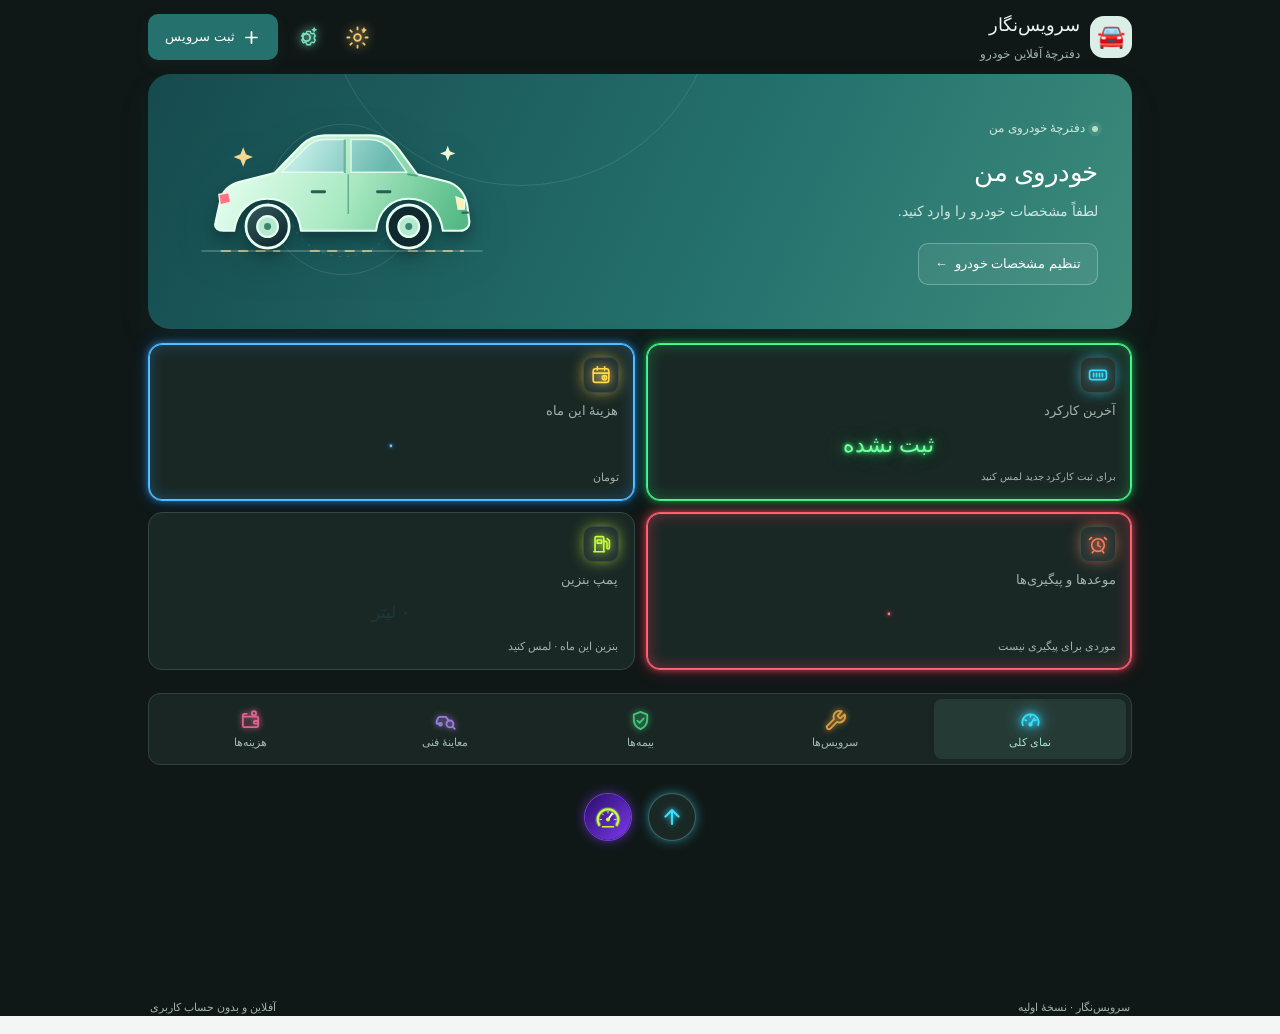
==== commit f190aa4f: "web: apply patches and update status [skip ci]" ====
--- a/index.html
+++ b/index.html
@@ -9,7 +9,8 @@
     <meta property="og:description" content="سرویس‌ها و هزینه‌های خودرو را ساده و آفلاین ثبت کن." />
     <link rel="manifest" href="/manifest.webmanifest" />
     <link rel="icon" href="/favicon.svg" type="image/svg+xml" />
-    <link rel="stylesheet" href="/styles.css?v=47" />
+    <link rel="apple-touch-icon" href="/icons/apple-touch-icon.png" />
+    <link rel="stylesheet" href="/styles.css?v=50" />
     <title>سرویس‌نگار | دفترچهٔ خودرو</title>
   </head>
   <body>
@@ -37,17 +38,18 @@
       </section>
 
       <section class="stats-grid" aria-label="خلاصهٔ خودرو">
-        <article class="stat-card odometer-stat-card"><span class="stat-icon icon-km" aria-hidden="true"><svg class="stat-icon-svg" viewBox="0 0 24 24"><circle cx="12" cy="12" r="9" fill="none" stroke="currentColor" stroke-width="1.8"/><circle cx="12" cy="12" r="2.1" fill="currentColor"/><path d="M12 9.9V3.2M10.2 13.1 5.1 17.3M13.8 13.1l5.1 4.2M4 9.8c2.2.1 4 .8 5.7 2M20 9.8c-2.2.1-4 .8-5.7 2" fill="none" stroke="currentColor" stroke-width="1.7" stroke-linecap="round" stroke-linejoin="round"/></svg></span><span class="stat-label">آخرین کارکرد</span><button class="odometer-readout" id="edit-odometer-inline" type="button" aria-label="ثبت کارکرد جدید"><strong id="odometer-stat">۰</strong></button><small>برای ثبت کارکرد جدید لمس کنید</small></article>
-        <article class="stat-card" id="month-cost-card" hidden><span class="stat-icon icon-cost" aria-hidden="true"><svg class="stat-icon-svg" viewBox="0 0 24 24"><circle cx="12" cy="12" r="9" fill="none" stroke="currentColor" stroke-width="1.8"/><text x="12" y="16.2" text-anchor="middle" font-family="Arial,sans-serif" font-size="12" font-weight="800" fill="currentColor">€</text></svg></span><span class="stat-label">هزینهٔ این ماه</span><strong id="month-cost-stat">۰</strong><small>تومان</small></article>
-        <article class="stat-card" id="due-count-card" role="button" tabindex="0" aria-label="رفتن به موعدها و پیگیری‌ها"><span class="stat-icon icon-due" aria-hidden="true"><svg class="stat-icon-svg" viewBox="0 0 24 24"><path d="m6.1 4.2-2-1.6M17.9 4.2l2-1.6M7 20.2l-1.2 1.5M17 20.2l1.2 1.5" fill="none" stroke="currentColor" stroke-width="1.8" stroke-linecap="round"/><circle cx="12" cy="13" r="8" fill="none" stroke="currentColor" stroke-width="1.8"/><path d="M12 8.5V13l3.1 1.8" fill="none" stroke="currentColor" stroke-width="1.8" stroke-linecap="round" stroke-linejoin="round"/></svg></span><span class="stat-label">موعدها و پیگیری‌ها</span><strong id="due-count-stat">۰</strong><small>برای دیدن موارد نیازمند پیگیری لمس کنید</small></article>
+        <article class="stat-card odometer-stat-card"><span class="stat-icon icon-km" aria-hidden="true"><svg class="stat-icon-svg" viewBox="0 0 24 24" aria-hidden="true"><rect x="2.8" y="7" width="18.4" height="10" rx="2.4"/><path d="M7.2 10.2v3.6M10.4 10.2v3.6M13.6 10.2v3.6M16.8 10.2v3.6"/></svg></span><span class="stat-label">آخرین کارکرد</span><button class="odometer-readout" id="edit-odometer-inline" type="button" aria-label="ثبت کارکرد جدید"><strong id="odometer-stat">۰</strong></button><small>برای ثبت کارکرد جدید لمس کنید</small></article>
+        <article class="stat-card" id="month-cost-card"><span class="stat-icon icon-cost" aria-hidden="true"><svg class="stat-icon-svg" viewBox="0 0 24 24" aria-hidden="true"><rect x="3.5" y="5.2" width="17" height="14.8" rx="2.6"/><path d="M8 3v3.6M16 3v3.6M3.5 10h17"/><circle cx="15.8" cy="15" r="2.4"/><path d="M15.8 13.8v2.4"/></svg></span><span class="stat-label">هزینهٔ این ماه</span><strong id="month-cost-stat">۰</strong><small>تومان</small></article>
+        <article class="stat-card" id="due-count-card" role="button" tabindex="0" aria-label="رفتن به موعدها و پیگیری‌ها"><span class="stat-icon icon-due" aria-hidden="true"><svg class="stat-icon-svg" viewBox="0 0 24 24" aria-hidden="true"><circle cx="12" cy="13.2" r="6.9"/><path d="M12 9.6v3.9l2.5 1.6M4.9 5 2.8 7M19.1 5l2.1 2M7 20l-1.2 1.6M17 20l1.2 1.6"/></svg></span><span class="stat-label">موعدها و پیگیری‌ها</span><strong id="due-count-stat">۰</strong><small>برای دیدن موارد نیازمند پیگیری لمس کنید</small></article>
+        <article class="stat-card fuel-stat-card" id="fuel-card" role="button" tabindex="0" aria-label="پمپ بنزین؛ ثبت سوخت‌گیری"><span class="stat-icon icon-fuel" aria-hidden="true"><svg class="stat-icon-svg" viewBox="0 0 24 24" aria-hidden="true"><path d="M5.5 20.5V5.6A1.6 1.6 0 0 1 7.1 4h6.3A1.6 1.6 0 0 1 15 5.6v14.9M4.2 20.5h11.6M7.8 7.6h4.8v3.4H7.8z"/><path d="M15 9.2h1.9a1.6 1.6 0 0 1 1.6 1.6v5.4a1.3 1.3 0 0 0 2.6 0V8.4l-2.4-2.2"/></svg></span><span class="stat-label">پمپ بنزین</span><strong id="fuel-stat">۰ لیتر</strong><small id="fuel-stat-sub">بنزین این ماه · لمس کنید</small></article>
       </section>
 
       <nav class="tabs" aria-label="بخش‌های دفترچه">
-        <button class="tab-button is-active" type="button" data-view="dashboard" aria-selected="true">نمای کلی</button>
-        <button class="tab-button" type="button" data-view="services" aria-selected="false">سرویس‌ها</button>
-        <button class="tab-button" type="button" data-view="insurance" aria-selected="false">بیمه‌ها</button>
-        <button class="tab-button" type="button" data-view="inspection" aria-selected="false">معاینهٔ فنی</button>
-        <button class="tab-button" type="button" data-view="expenses" aria-selected="false">هزینه‌ها</button>
+        <button class="tab-button is-active" type="button" data-view="dashboard" aria-selected="true"><svg class="tab-icon" viewBox="0 0 24 24" aria-hidden="true"><path d="M4 17a8.5 8.5 0 1 1 16 0"/><path d="M12 16.2 15.8 9.8"/><circle cx="12" cy="16.2" r="1.3"/><path d="M6.4 11.4l1 .7M12 6.8v1.3M17.6 11.4l-1 .7"/></svg><span>نمای کلی</span></button>
+        <button class="tab-button" type="button" data-view="services" aria-selected="false"><svg class="tab-icon" viewBox="0 0 24 24" aria-hidden="true"><path d="M14.7 6.3a1 1 0 0 0 0 1.4l1.6 1.6a1 1 0 0 0 1.4 0l3.77-3.77a6 6 0 0 1-7.94 7.94l-6.91 6.91a2.12 2.12 0 0 1-3-3l6.91-6.91a6 6 0 0 1 7.94-7.94l-3.76 3.76z"/></svg><span>سرویس‌ها</span></button>
+        <button class="tab-button" type="button" data-view="insurance" aria-selected="false"><svg class="tab-icon" viewBox="0 0 24 24" aria-hidden="true"><path d="M12 3 5 5.8v5.4c0 4.4 2.8 7.8 7 9.8 4.2-2 7-5.4 7-9.8V5.8L12 3z"/><path d="m8.7 12.2 2.3 2.3 4.4-4.6"/></svg><span>بیمه‌ها</span></button>
+        <button class="tab-button" type="button" data-view="inspection" aria-selected="false"><svg class="tab-icon" viewBox="0 0 24 24" aria-hidden="true"><path d="M2.8 15.2v-2.6l1.5-3.3a1.8 1.8 0 0 1 1.7-1.1h5.6a1.8 1.8 0 0 1 1.6.9l1.6 2.3M2.8 15.2h2.4"/><circle cx="6.8" cy="15.8" r="1.4"/><circle cx="16.6" cy="15.6" r="3.6"/><path d="m19.3 18.3 2.4 2.4"/></svg><span>معاینهٔ فنی</span></button>
+        <button class="tab-button" type="button" data-view="expenses" aria-selected="false"><svg class="tab-icon" viewBox="0 0 24 24" aria-hidden="true"><path d="M4 8h14.5A1.5 1.5 0 0 1 20 9.5v8a1.5 1.5 0 0 1-1.5 1.5h-13A1.5 1.5 0 0 1 4 17.5V8zM4 8V7a2 2 0 0 1 2-2h2"/><path d="M20 12.5h-3.2a1.4 1.4 0 0 0 0 2.8H20"/><circle cx="15.6" cy="4.4" r="2.2"/></svg><span>هزینه‌ها</span></button>
       </nav>
 
       <section class="view-panel" id="dashboard-view" aria-labelledby="dashboard-view-title">
@@ -92,8 +94,11 @@
       <section class="view-panel" id="expenses-view" aria-labelledby="expenses-title" hidden>
         <div class="section-heading"><div><span class="section-kicker" id="expenses-total-label">جمع همهٔ هزینه‌ها</span><h2 id="expenses-title">هزینه‌های خودرو</h2></div><strong class="expense-total" id="all-cost-stat">۰ تومان</strong></div>
         <div class="expense-filter-panel" aria-label="فیلتر تاریخ هزینه‌ها">
-          <div class="expense-filter-presets" role="group" aria-label="بازه‌های پیشنهادی"><button class="expense-filter-chip" type="button" data-expense-filter="week" aria-pressed="false">هزینه‌های این هفته</button><button class="expense-filter-chip" type="button" data-expense-filter="month" aria-pressed="false">هزینه‌های این ماه</button><button class="expense-filter-chip is-active" type="button" data-expense-filter="all" aria-pressed="true">همه</button></div>
+          <button class="button button-outline expense-filter-toggle" id="expense-filter-toggle" type="button" aria-expanded="false" aria-controls="expense-filter-body"><span>فیلتر تاریخ</span><span class="filter-arrow" aria-hidden="true">▾</span></button>
+          <div id="expense-filter-body" class="expense-filter-body" hidden>
+          <div class="expense-filter-presets" role="group" aria-label="میانبرهای فیلتر"><button class="expense-filter-chip" type="button" data-expense-filter="week" aria-pressed="false">هزینه‌های هفتهٔ اخیر</button><button class="expense-filter-chip" type="button" data-expense-filter="quarter" aria-pressed="false">هزینه‌های سه ماه اخیر</button><button class="expense-filter-chip" type="button" data-expense-filter="insurance" aria-pressed="false">هزینهٔ بیمه‌ها</button><button class="expense-filter-chip" type="button" data-expense-filter="inspection" aria-pressed="false">معاینهٔ فنی امسال</button><button class="expense-filter-chip" type="button" data-expense-filter="service" aria-pressed="false">تعمیرات و سرویس‌ها</button><button class="expense-filter-chip" type="button" data-expense-filter="h1" aria-pressed="false">نیمهٔ اول امسال</button><button class="expense-filter-chip" type="button" data-expense-filter="h2" aria-pressed="false">نیمهٔ دوم امسال</button><button class="expense-filter-chip" type="button" data-expense-filter="fuel" aria-pressed="false">بنزین</button></div>
           <div class="expense-date-range"><label class="field"><span>از تاریخ</span><div class="date-input-row"><input id="expense-start-date" inputmode="numeric" placeholder="اختیاری" autocomplete="off" /><button class="date-picker-button" type="button" data-calendar="expense-start-date" aria-label="انتخاب تاریخ شروع فیلتر">▦</button></div></label><label class="field"><span>تا تاریخ</span><div class="date-input-row"><input id="expense-end-date" inputmode="numeric" placeholder="اختیاری" autocomplete="off" /><button class="date-picker-button" type="button" data-calendar="expense-end-date" aria-label="انتخاب تاریخ پایان فیلتر">▦</button></div></label><div class="expense-filter-actions"><button class="button button-primary" id="apply-expense-filter" type="button">اعمال فیلتر تاریخ</button><button class="button button-outline" id="clear-expense-filter" type="button">پاک‌کردن فیلتر</button></div><p id="expense-filter-error" class="form-error expense-filter-error" role="alert" aria-live="polite"></p></div>
+          </div>
         </div>
         <div id="expenses-list" class="expense-list" aria-live="polite"></div>
       </section>
@@ -113,8 +118,11 @@
           <div class="settings-inline"><label for="notification-sound">صدای اعلان</label><div class="settings-sound-controls"><select id="notification-sound"><option value="default">صدای پیش‌فرض دستگاه</option></select><button class="button button-outline" id="test-notification-sound" type="button">آزمون صدا</button></div></div>
           <p class="settings-hint settings-capability-note" id="notification-capability-note">اعلان زمان‌بندی‌شده و صداهای دستگاه در نسخهٔ اندرویدی فعال می‌شوند؛ نسخهٔ وب هنگام بسته‌بودن برنامه تضمین اعلان ندارد.</p>
           <aside class="notification-control" aria-label="اعلان‌های این دستگاه"><div class="notification-copy"><strong>اجازهٔ اعلان</strong><span id="notification-status" aria-live="polite">در حال بررسی</span></div><button class="button button-outline" id="enable-notifications-button" type="button">فعال‌کردن اعلان‌ها</button></aside>
+          <aside class="notification-control" id="battery-help" hidden aria-label="بهینه‌سازی باتری"><div class="notification-copy"><strong>رسیدن به‌موقع اعلان‌ها</strong><span>در بعضی گوشی‌ها (شیائومی، سامسونگ، هوآوی) صرفه‌جویی باتری اعلان را دیر می‌رساند. بهینه‌سازی باتری را برای سرویس‌نگار خاموش کنید.</span></div><button class="button button-outline" id="open-battery-settings" type="button">تنظیمات باتری</button></aside>
+          <aside class="notification-control" id="test-reminder-help" hidden aria-label="آزمایش اعلان"><div class="notification-copy"><strong>آزمایش اعلان</strong><span>یک اعلان آزمایشی ۱۰ ثانیهٔ دیگر می‌فرستد تا ببینید یادآوری‌ها روی این دستگاه کار می‌کنند.</span></div><button class="button button-outline" id="test-reminder-button" type="button">اعلان آزمایشی</button></aside>
         </section>
         <section class="backup-panel settings-backup-panel" aria-label="نسخهٔ پشتیبان"><div class="backup-copy"><strong>پشتیبان‌گیری</strong><p id="auto-backup-status">نسخهٔ ماهانه خودکار در همین مرورگر ساخته می‌شود؛ پاک‌کردن داده‌های مرورگر، سوابق و پشتیبان را حذف می‌کند.</p></div><div class="backup-actions"><button class="button button-outline" id="backup-button" type="button">دانلود نسخهٔ پشتیبان</button><button class="button button-outline" id="restore-button" type="button">بارگذاری نسخهٔ پشتیبان</button><input id="restore-file" class="visually-hidden" type="file" accept="application/json,.json" /></div></section>
+        <p class="settings-hint"><a href="/privacy.html">سیاست حریم خصوصی</a></p>
       </div>
     </dialog>
 
@@ -167,8 +175,8 @@
           <div class="field total-cost-field"><span>جمع هزینه</span><output id="service-total-preview">۰ تومان</output></div>
           <label class="field"><span>موعد بعدی بر اساس کیلومتر</span><div class="km-control"><div class="km-step-row"><button class="km-step-button" type="button" data-km-target="next-km" data-step-target="next-km" data-step="-100" data-km-step="-100" aria-label="صد کیلومتر کمتر">−۱۰۰</button><input id="next-km" type="text" inputmode="numeric" data-fa-number /><button class="km-step-button" type="button" data-km-target="next-km" data-step-target="next-km" data-step="100" data-km-step="100" aria-label="صد کیلومتر بیشتر">＋۱۰۰</button></div><div class="km-quick-row"><button class="km-quick-button" type="button" data-km-target="next-km" data-km-from="service-km" data-km-offset="5000">＋۵٬۰۰۰ از فعلی</button><button class="km-quick-button" type="button" data-km-target="next-km" data-km-from="service-km" data-km-offset="10000">＋۱۰٬۰۰۰ از فعلی</button></div></div></label>
           <label class="field"><span>موعد بعدی بر اساس تاریخ</span><div class="date-input-row"><input id="next-date" inputmode="numeric" placeholder="اختیاری · ۱۴۰۵/۱۰/۱۶" autocomplete="off" /><button class="date-picker-button" type="button" data-calendar="next-date" aria-label="انتخاب موعد از تقویم">▦</button></div><small>اختیاری؛ تاریخ شمسی یا انتخاب از تقویم.</small></label>
-          <div class="reminder-settings field-wide"><label class="check-field"><input id="service-reminder-enabled" type="checkbox" checked /><span>یادآوری برای موعد بعدی فعال باشد</span></label><label class="field"><span>یادآوری پیش از موعد</span><div class="number-unit-row"><input id="service-reminder-value" type="text" inputmode="numeric" data-fa-number value="1" /><span>روز</span></div></label><label class="field"><span>ساعت یادآوری</span><input id="service-reminder-time" type="time" value="09:00" /></label></div>
-          <div id="service-km-reminder-panel" class="km-reminder-panel field-wide" hidden><label class="check-field field-wide"><input id="service-km-reminder-enabled" type="checkbox" checked /><span>یادآوری پیش از موعد کیلومتری فعال باشد</span></label><label class="field"><span>چند کیلومتر مانده به موعد یادآوری شود</span><div class="stepper-row km-reminder-stepper"><button class="money-step-button" type="button" data-step-target="service-reminder-km-lead" data-step="-100" aria-label="صد کیلومتر کمتر">−۱۰۰</button><input id="service-reminder-km-lead" type="text" inputmode="numeric" data-fa-number value="500" /><button class="money-step-button" type="button" data-step-target="service-reminder-km-lead" data-step="100" aria-label="صد کیلومتر بیشتر">＋۱۰۰</button></div></label></div>
+          <div class="reminder-settings field-wide"><label class="check-field"><input id="service-reminder-enabled" type="checkbox" /><span>یادآوری برای موعد بعدی فعال باشد</span></label><label class="field"><span>یادآوری پیش از موعد</span><div class="number-unit-row"><input id="service-reminder-value" type="text" inputmode="numeric" data-fa-number value="1" /><span>روز</span></div></label><label class="field"><span>ساعت یادآوری</span><input id="service-reminder-time" type="time" value="09:00" /></label></div>
+          <div id="service-km-reminder-panel" class="km-reminder-panel field-wide"><label class="check-field field-wide"><input id="service-km-reminder-enabled" type="checkbox" /><span>یادآوری پیش از موعد کیلومتری فعال باشد</span></label><label class="field"><span>چند کیلومتر مانده به موعد یادآوری شود</span><div class="stepper-row km-reminder-stepper"><button class="money-step-button" type="button" data-step-target="service-reminder-km-lead" data-step="-100" aria-label="صد کیلومتر کمتر">−۱۰۰</button><input id="service-reminder-km-lead" type="text" inputmode="numeric" data-fa-number value="500" /><button class="money-step-button" type="button" data-step-target="service-reminder-km-lead" data-step="100" aria-label="صد کیلومتر بیشتر">＋۱۰۰</button></div></label></div>
           <label class="field field-wide photo-field"><span>عکس فاکتور یا قطعه</span><input id="service-photo" type="file" accept="image/*" capture="environment" /><small>عکس فشرده و روی همین دستگاه ذخیره می‌شود؛ در پشتیبان هم قرار می‌گیرد.</small></label>
           <div id="selected-photo-wrap" class="photo-preview-wrap" hidden><img id="selected-photo-preview" alt="پیش‌نمایش عکس انتخاب‌شده" /><span>عکس تازه انتخاب شده</span></div>
           <div id="existing-photo-wrap" class="photo-preview-wrap" hidden><button id="view-existing-photo" class="photo-preview-button" type="button"><img id="existing-photo-preview" alt="پیش‌نمایش فاکتور ذخیره‌شده" /><span>مشاهدهٔ عکس ذخیره‌شده</span></button><button id="remove-existing-photo" class="small-action danger" type="button">برداشتن عکس</button></div>
@@ -236,8 +244,10 @@
     </dialog>
 
     <div id="toast" class="toast" role="status" aria-live="polite"></div>
-    <script defer src="/main.js?v=29"></script>
-    <script defer src="/settings.js?v=1"></script>
-    <script defer src="/enhancements.js?v=32"></script>
+    <script defer src="/main.js?v=32"></script>
+    <script defer src="/settings.js?v=3"></script>
+    <script defer src="/enhancements.js?v=34"></script>
+    <script defer src="/service-picker.js?v=1"></script>
+    <script defer src="/extras.js?v=1"></script>
   </body>
 </html>
--- a/styles.css
+++ b/styles.css
@@ -139,3 +139,105 @@
 html[data-theme="dark"] .theme-toggle{color:#f1ca73}html[data-theme="dark"] .settings-toggle{color:#7ce0c2}html:not([data-theme="dark"]) .theme-toggle{color:#715de0}html:not([data-theme="dark"]) .settings-toggle{color:#2580c5}
 html[data-theme="dark"] .attached-action-dock{border-color:#344743;background:#182622;box-shadow:none}html[data-theme="dark"] .attached-action-dock .renewal-action,html[data-theme="dark"] .attached-action-dock .due-done-button{color:#83e2c0!important}html[data-theme="dark"] .card-with-attached-action[data-tone="soon"]>.attached-action-dock,html[data-theme="dark"] .card-with-attached-action[data-tone="overdue"]>.attached-action-dock,html[data-theme="dark"] .card-with-attached-action[data-tone="deadline-near"]>.attached-action-dock,html[data-theme="dark"] .card-with-attached-action[data-tone="deadline-overdue"]>.attached-action-dock{border-color:#ef7777;background:#211a20}
 @media(prefers-reduced-motion:reduce){.icon-action,.icon-action svg,.icon-action::before{transition:none!important;animation:none!important}}
+
+#battery-help[hidden]{display:none!important}
+
+/* ===== v1.1: کارت‌های یکسان؛ وضعیت موعد فقط رنگ را عوض می‌کند، نه اندازه و فونت ===== */
+.service-card{box-sizing:border-box;display:grid!important;grid-template-rows:28px 20px 20px 60px 44px;row-gap:2px;height:214px;padding:14px!important;overflow:hidden}
+.service-card .service-top{display:flex;align-items:center;justify-content:space-between;gap:8px;min-height:28px}
+.service-card .service-title{min-width:0;overflow:hidden;text-overflow:ellipsis;white-space:nowrap;font-size:16px!important;font-weight:800}
+.service-card .service-date{flex:none;white-space:nowrap;font-size:11px!important}
+.service-card .service-part,.service-card .service-meta,.service-card .service-meta strong,.service-card .cost-breakdown>span{font-size:12px!important;line-height:20px!important}
+.service-card .service-part{margin:0!important;overflow:hidden;text-overflow:ellipsis;white-space:nowrap}
+.service-card .service-meta{margin:0!important;gap:0 10px!important}
+.service-card .service-meta strong{font-weight:700}
+.service-card .cost-breakdown{padding:4px 0!important;max-height:60px;overflow:hidden;align-content:center}
+.service-card .service-footer{display:flex;align-items:center;justify-content:space-between;gap:8px;min-height:44px;margin:0}
+.service-card .service-due-text{flex:1;min-width:0;display:block;margin:0!important}
+.service-card .service-due-text .due-part{display:block;overflow:hidden;text-overflow:ellipsis;white-space:nowrap}
+.service-card .service-actions{display:inline-flex!important;align-items:center;gap:6px;flex:none;margin:0!important;padding:0!important;border:0!important}
+.document-card{box-sizing:border-box;display:grid!important;grid-template-rows:64px 24px 24px 34px;row-gap:6px;height:196px;padding:14px!important;overflow:hidden}
+.document-card .document-card-top{align-items:flex-start;gap:9px;height:64px;overflow:hidden}
+.document-card .document-card-copy strong{font-size:14px!important;overflow:hidden;text-overflow:ellipsis;white-space:nowrap}
+.document-card .document-card-copy small{font-size:11px!important;line-height:18px!important;display:-webkit-box!important;-webkit-line-clamp:2;-webkit-box-orient:vertical;overflow:hidden;height:36px}
+.document-status-col{display:flex;flex-direction:column;align-items:flex-end;gap:4px;flex:none}
+.document-card .document-status{font-size:10px!important}
+.document-done-date{font-size:10px;color:#778a84;white-space:nowrap}
+html[data-theme="dark"] .document-done-date{color:#a9bbb4}
+.document-card .document-dates{margin:0!important;padding:0!important;min-height:24px;align-items:center;flex-wrap:nowrap;font-size:11px!important}
+.document-card .document-dates>span{min-width:0;overflow:hidden;text-overflow:ellipsis;white-space:nowrap}
+.document-card .document-dates strong{font-size:12px!important}
+.document-card .document-actions{min-height:34px;margin:0!important;padding:0!important;border:0!important;display:flex;align-items:center}
+.due-card .due-copy strong{font-size:14px!important}
+.due-card .due-copy small,.due-card .due-record-meta,.due-card .due-record-meta span{font-size:11px!important;line-height:1.6!important}
+.due-card .due-detail span{display:block;overflow:hidden;text-overflow:ellipsis;white-space:nowrap}
+
+/* ===== v1.1: فهرست دستهٔ سرویس‌ها به‌صورت آکاردئونی ===== */
+.type-picker{position:relative;width:100%}
+.type-picker-current{display:flex;width:100%;align-items:center;justify-content:space-between;gap:8px;min-height:44px;padding:10px 12px;border:1px solid rgba(120,150,140,.45);border-radius:10px;background:transparent;color:inherit;font:inherit;font-size:14px;text-align:start}
+.type-picker-label{min-width:0;overflow:hidden;text-overflow:ellipsis;white-space:nowrap}
+.type-picker-panel{margin-top:6px;max-height:min(52vh,420px);overflow-y:auto;border:1px solid rgba(120,150,140,.45);border-radius:10px;background:inherit}
+.type-picker-panel[hidden],.type-group-items[hidden]{display:none}
+.type-group-head,.type-item{display:flex;width:100%;align-items:center;justify-content:space-between;gap:8px;min-height:44px;padding:9px 12px;border:0;background:transparent;color:inherit;font:inherit;text-align:start}
+.type-group-head{font-size:14px;font-weight:800;background:rgba(120,160,150,.12);border-top:1px solid rgba(120,150,140,.25)}
+.type-group-head:first-child{border-top:0}
+.type-group-head[aria-expanded="true"] .type-group-mark{transform:rotate(90deg)}
+.type-item{font-size:13px;font-weight:500;border-top:1px solid rgba(120,150,140,.18)}
+.type-item[aria-selected="true"]{font-weight:800;background:rgba(80,200,140,.16)}
+#test-reminder-help[hidden]{display:none!important}
+
+/* ===== v1.2: آیکون‌های نئونی، نوار ۵تایی و کارت‌های خلاصه ===== */
+.tab-button[data-view="dashboard"]{--ic:#35e0ff}.tab-button[data-view="services"]{--ic:#ffb547}.tab-button[data-view="insurance"]{--ic:#4be38a}.tab-button[data-view="inspection"]{--ic:#b58cff}.tab-button[data-view="expenses"]{--ic:#ff6fa5}
+.icon-km{--ic:#35e0ff}.icon-cost{--ic:#ffd84d}.icon-due{--ic:#ff7a59}.icon-fuel{--ic:#c6ff3d}
+html:not([data-theme="dark"]) .tab-button[data-view="dashboard"],html:not([data-theme="dark"]) .icon-km{--ic:#0097b8}
+html:not([data-theme="dark"]) .tab-button[data-view="services"]{--ic:#e58a00}
+html:not([data-theme="dark"]) .tab-button[data-view="insurance"]{--ic:#1fa95b}
+html:not([data-theme="dark"]) .tab-button[data-view="inspection"]{--ic:#8b5cf6}
+html:not([data-theme="dark"]) .tab-button[data-view="expenses"]{--ic:#e0457f}
+html:not([data-theme="dark"]) .icon-cost{--ic:#d4a100}html:not([data-theme="dark"]) .icon-due{--ic:#e8552f}html:not([data-theme="dark"]) .icon-fuel{--ic:#7fa800}
+.tabs{display:grid!important;grid-template-columns:repeat(5,minmax(0,1fr))!important;gap:3px!important;overflow:visible}
+.tab-button{display:flex!important;flex-direction:column;align-items:center;justify-content:center;gap:4px;min-height:60px!important;padding:7px 2px!important;font-size:10.5px!important;line-height:1.25;text-align:center;white-space:normal}
+.tab-icon{width:23px;height:23px;fill:none;stroke:var(--ic);stroke-width:1.9;stroke-linecap:round;stroke-linejoin:round;filter:drop-shadow(0 0 3px var(--ic))}
+.tab-button.is-active .tab-icon{filter:drop-shadow(0 0 3px var(--ic)) drop-shadow(0 0 8px var(--ic))}
+.tab-button:not(.is-active) .tab-icon{opacity:.85}
+.stats-grid{grid-template-columns:repeat(2,minmax(0,1fr))!important}
+#month-cost-card[hidden]{display:block!important}
+.stat-icon{width:36px!important;height:36px!important;color:var(--ic);background:rgba(25,49,56,.06);box-shadow:0 0 16px -4px var(--ic),inset 0 0 0 1px rgba(120,160,150,.2)}
+html[data-theme="dark"] .stat-icon{background:rgba(255,255,255,.06)}
+.stat-icon-svg{width:22px!important;height:22px!important;fill:none;stroke:var(--ic);stroke-width:1.8;stroke-linecap:round;stroke-linejoin:round;filter:drop-shadow(0 0 4px var(--ic))}
+.fuel-stat-card{cursor:pointer}
+.fuel-stat-card strong{font-size:17px!important}
+
+/* ===== v1.2: پمپ بنزین ===== */
+.fuel-dialog{width:min(100% - 24px,460px)}
+.fuel-body{display:grid;gap:14px;padding:4px 0 2px}
+.fuel-switch{display:grid;grid-template-columns:1fr 1fr;gap:6px;padding:5px;border-radius:14px;background:rgba(120,160,150,.14)}
+.fuel-switch button{min-height:46px;border:0;border-radius:10px;background:transparent;color:inherit;font:inherit;font-size:15px;font-weight:700}
+.fuel-switch button[aria-selected="true"]{background:#0f2a2c;color:#c6ff3d;box-shadow:0 0 14px -3px #c6ff3d}
+.dispenser{display:grid;gap:10px;padding:14px;border-radius:18px;background:linear-gradient(#10181a,#0a1112);border:2px solid #2b3b3d;box-shadow:inset 0 0 24px #000a,0 6px 18px #0004}
+.dispenser-row{display:grid;gap:6px}
+.dispenser-label{font-size:12px;color:#8fb3a8}
+.dispenser-controls{display:grid;grid-template-columns:76px minmax(0,1fr) 76px;gap:8px;align-items:stretch}
+.dispenser-total .dispenser-controls{grid-template-columns:minmax(0,1fr)}
+.dispenser input{width:100%;min-width:0;height:56px;padding:0 10px;border:1px solid #28403b;border-radius:12px;background:#050a0b;color:#c6ff3d;font-family:"Courier New",ui-monospace,monospace;font-size:26px;font-weight:700;letter-spacing:1px;text-align:center;text-shadow:0 0 8px #c6ff3dcc;direction:ltr}
+.dispenser input::placeholder{color:#3d5a2a}
+.fuel-step{height:56px;border:1px solid #2e4a43;border-radius:12px;background:#142320;color:#c6ff3d;font:inherit;font-size:15px;font-weight:800;touch-action:none;user-select:none;-webkit-user-select:none}
+.fuel-step:active{background:#1f3a33}
+.fuel-actions{display:flex;flex-wrap:wrap;gap:8px}
+.fuel-actions .button-primary{flex:1}
+.fuel-actions [hidden]{display:none!important}
+.fuel-recent h3{margin:6px 0;font-size:13px}
+.fuel-recent .expense-row{margin-bottom:6px}
+
+/* ===== v1.2: فیلتر هزینه‌ها و دکمه‌های انتهای صفحه ===== */
+.expense-filter-toggle{display:flex;width:100%;min-height:46px;align-items:center;justify-content:space-between}
+.expense-filter-toggle.is-open .filter-arrow{transform:rotate(180deg)}
+.expense-filter-body{margin-top:10px}
+.expense-filter-body[hidden]{display:none}
+.expense-filter-presets{display:flex;flex-wrap:wrap;gap:8px;margin-bottom:12px}
+.page-end-actions{display:flex;justify-content:center;gap:16px;margin:28px 0 10px}
+.circle-button{display:grid;width:48px;height:48px;padding:0;place-items:center;border:1px solid rgba(120,160,150,.45);border-radius:50%;background:#fff;color:inherit;box-shadow:0 0 14px -4px #35e0ff}
+html[data-theme="dark"] .circle-button{background:#1a2825}
+.circle-up svg{width:24px;height:24px;fill:none;stroke:#35e0ff;stroke-width:2.2;stroke-linecap:round;stroke-linejoin:round;filter:drop-shadow(0 0 3px #35e0ff)}
+.circle-app{overflow:hidden;border-color:#7c3aed;box-shadow:0 0 14px -3px #7c3aed}
+.circle-app img{display:block;width:100%;height:100%;border-radius:50%;object-fit:cover}
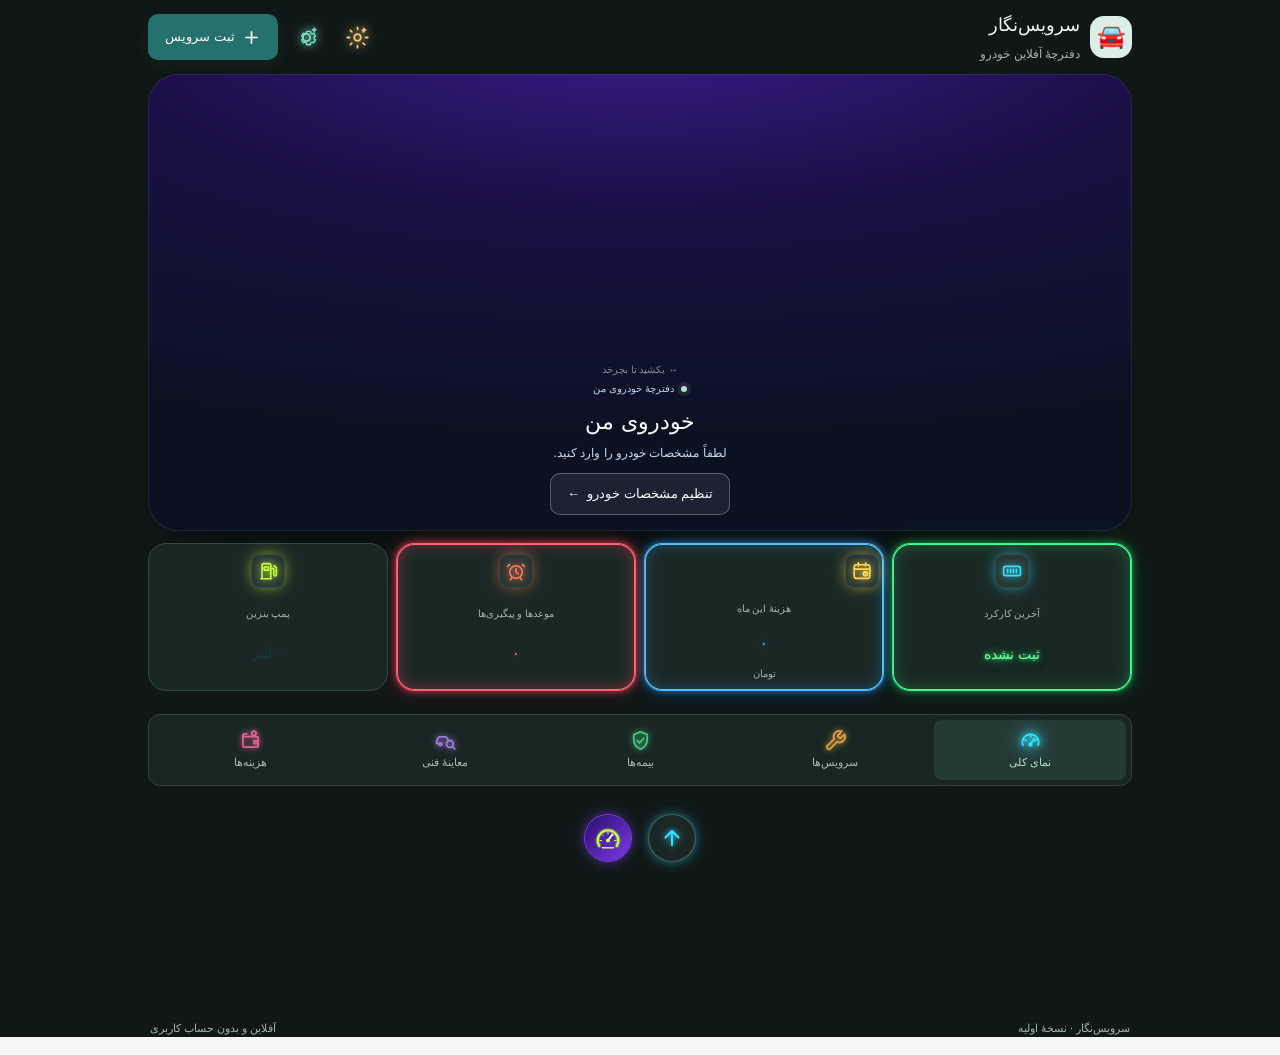
==== commit 010d9ca4: "web: apply patches and update status [skip ci]" ====
--- a/index.html
+++ b/index.html
@@ -10,7 +10,7 @@
     <link rel="manifest" href="/manifest.webmanifest" />
     <link rel="icon" href="/favicon.svg" type="image/svg+xml" />
     <link rel="apple-touch-icon" href="/icons/apple-touch-icon.png" />
-    <link rel="stylesheet" href="/styles.css?v=50" />
+    <link rel="stylesheet" href="/styles.css?v=51" />
     <title>سرویس‌نگار | دفترچهٔ خودرو</title>
   </head>
   <body>
@@ -34,7 +34,7 @@
           <p id="vehicle-meta">مشخصات خودرو را وارد کنید تا دفترچه آماده شود.</p>
           <button class="button button-glass" id="edit-vehicle-button" type="button">تنظیم مشخصات خودرو <span aria-hidden="true">←</span></button>
         </div>
-        <div class="vehicle-art" aria-hidden="true"><img class="vehicle-hero-image" src="/icons/service-negar-car.svg" width="460" height="280" alt="" /></div>
+        <div class="vehicle-art car-stage" role="img" aria-label="نمای سه‌بعدی خودرو؛ برای چرخاندن بکشید"><canvas id="car-canvas" width="460" height="264"></canvas><span class="car-caption" id="car-caption"></span><span class="car-hint" aria-hidden="true">↔ بکشید تا بچرخد</span></div>
       </section>
 
       <section class="stats-grid" aria-label="خلاصهٔ خودرو">
@@ -244,10 +244,12 @@
     </dialog>
 
     <div id="toast" class="toast" role="status" aria-live="polite"></div>
-    <script defer src="/main.js?v=32"></script>
+    <script defer src="/main.js?v=33"></script>
     <script defer src="/settings.js?v=3"></script>
-    <script defer src="/enhancements.js?v=34"></script>
+    <script defer src="/enhancements.js?v=35"></script>
     <script defer src="/service-picker.js?v=1"></script>
-    <script defer src="/extras.js?v=1"></script>
+    <script defer src="/extras.js?v=2"></script>
+    <script defer src="/car3d.js?v=1"></script>
+    <script defer src="/hero.js?v=1"></script>
   </body>
 </html>
--- a/styles.css
+++ b/styles.css
@@ -241,3 +241,48 @@
 .circle-up svg{width:24px;height:24px;fill:none;stroke:#35e0ff;stroke-width:2.2;stroke-linecap:round;stroke-linejoin:round;filter:drop-shadow(0 0 3px #35e0ff)}
 .circle-app{overflow:hidden;border-color:#7c3aed;box-shadow:0 0 14px -3px #7c3aed}
 .circle-app img{display:block;width:100%;height:100%;border-radius:50%;object-fit:cover}
+
+/* ===== v1.3: ظاهر مدرن؛ صحنهٔ خودرو، نوار چهارتایی، کارت‌های فشرده و نوار پیشرفت ===== */
+section.vehicle-hero{position:relative;display:flex!important;flex-direction:column!important;align-items:center!important;justify-content:flex-start!important;gap:2px;min-height:0!important;padding:6px 12px 16px!important;border-radius:30px!important;background:radial-gradient(120% 90% at 50% -12%,#3b1d8f 0%,#1a0f45 46%,#0a1222 100%)!important;color:#fff;overflow:hidden;box-shadow:0 24px 48px -28px #000,inset 0 0 0 1px rgba(255,255,255,.08)}
+section.vehicle-hero::before{content:"";position:absolute;inset:auto -20% -45% -20%;left:auto;top:auto;width:auto;height:75%;border:0;border-radius:0;background:radial-gradient(closest-side,rgba(53,224,255,.2),transparent);pointer-events:none}
+section.vehicle-hero .vehicle-art.car-stage{order:-1;position:relative!important;left:auto!important;bottom:auto!important;opacity:1!important;transform:none!important;pointer-events:auto!important;display:block!important;width:100%!important;max-width:520px;height:auto!important;flex:none!important;margin:0 auto!important;aspect-ratio:460/264}
+.car-stage canvas{display:block;width:100%;height:100%;touch-action:pan-y;cursor:grab;-webkit-user-select:none;user-select:none}
+.car-stage canvas:active{cursor:grabbing}
+.car-caption{position:absolute;inset-inline:0;top:8px;text-align:center;font-size:12px;font-weight:800;color:#d8ecff;text-shadow:0 0 10px rgba(53,224,255,.75);pointer-events:none}
+.car-hint{position:absolute;inset-inline:0;bottom:0;text-align:center;font-size:10px;color:rgba(255,255,255,.5);pointer-events:none}
+section.vehicle-hero .vehicle-copy{position:relative;z-index:2;max-width:100%!important;width:100%;text-align:center;display:flex;flex-direction:column;align-items:center}
+section.vehicle-hero .eyebrow{justify-content:center;font-size:10px;color:#bcd4f4}
+section.vehicle-hero .vehicle-copy h1{margin:6px 0 2px;font-size:22px;letter-spacing:0}
+section.vehicle-hero .vehicle-copy p{max-width:none;margin:0 0 10px;font-size:12px;line-height:1.7;color:#cbd7ee}
+.stats-grid{grid-template-columns:repeat(4,minmax(0,1fr))!important;gap:8px!important;margin-top:12px!important}
+.stat-card{display:flex!important;flex-direction:column;align-items:center;justify-content:flex-start;gap:5px;min-height:0!important;padding:10px 4px 9px!important;border-radius:18px!important;text-align:center}
+.stat-card .stat-icon{width:34px!important;height:34px!important}
+.stat-card .stat-label{display:flex;align-items:center;justify-content:center;min-height:2.7em;font-size:10px!important;line-height:1.35}
+.stat-card strong,.stat-card .odometer-readout strong{font-size:13.5px!important;line-height:1.2}
+.stat-card .odometer-readout{padding:0;border:0;background:none;color:inherit}
+.stat-card small{font-size:9.5px!important;line-height:1.3}
+.stat-card small:empty,.odometer-stat-card>small,#due-count-card>small{display:none}
+
+.service-card{height:auto!important;min-height:0;grid-template-rows:auto auto auto auto!important;row-gap:5px!important;padding:12px 14px!important;border-radius:20px!important}
+.service-card .service-top{min-height:0}
+.service-card .service-title{font-size:15px!important}
+.service-card .service-date{font-size:10.5px!important;opacity:.8}
+.service-card .service-part{font-size:11.5px!important;line-height:18px!important;opacity:.85}
+.service-card .service-stats{display:flex!important;align-items:center;justify-content:space-between;gap:10px;font-size:12px}
+.service-card .service-footer{min-height:34px;align-items:flex-end}
+.service-card .service-due-text .due-part{font-size:11px!important;line-height:16px!important}
+.document-card{height:auto!important;min-height:0;grid-template-rows:56px 22px 22px auto!important;row-gap:4px!important;padding:12px 14px 22px!important;border-radius:20px!important}
+.document-card .document-card-top{height:56px}
+.document-card .document-actions{min-height:0}
+.due-card{position:relative;padding-bottom:20px!important}
+.service-card,.document-card{position:relative}
+.service-card.deadline-future,.service-card.deadline-near,.service-card.deadline-overdue{padding-bottom:12px!important}
+.deadline-progress{position:absolute;inset-inline:14px;bottom:8px;height:5px;border-radius:999px;background:rgba(120,150,145,.24);overflow:hidden}
+.deadline-progress i{display:block;height:100%;border-radius:inherit;background:linear-gradient(90deg,#2fd08a,#35e0ff);box-shadow:0 0 8px rgba(53,224,255,.75);transition:width .4s ease}
+.deadline-progress[data-tone="warn"] i{background:linear-gradient(90deg,#ffb547,#ffd84d);box-shadow:0 0 8px rgba(255,181,71,.75)}
+.deadline-progress[data-tone="bad"] i{background:linear-gradient(90deg,#ff5a4f,#ff8a72);box-shadow:0 0 8px rgba(255,90,79,.75)}
+
+.car-color-field .car-swatches{display:flex;flex-wrap:wrap;gap:10px;margin-top:6px}
+.car-swatch{width:34px;height:34px;padding:0;border-radius:50%;border:2px solid rgba(120,150,140,.5);background:var(--sw);box-shadow:inset 0 0 0 2px rgba(255,255,255,.35)}
+.car-swatch[aria-checked="true"]{border-color:#7c3aed;box-shadow:0 0 0 3px rgba(124,58,237,.35),inset 0 0 0 2px rgba(255,255,255,.55)}
+.car-match-hint{display:block;margin-top:4px;font-size:11px;color:#6b8a82}
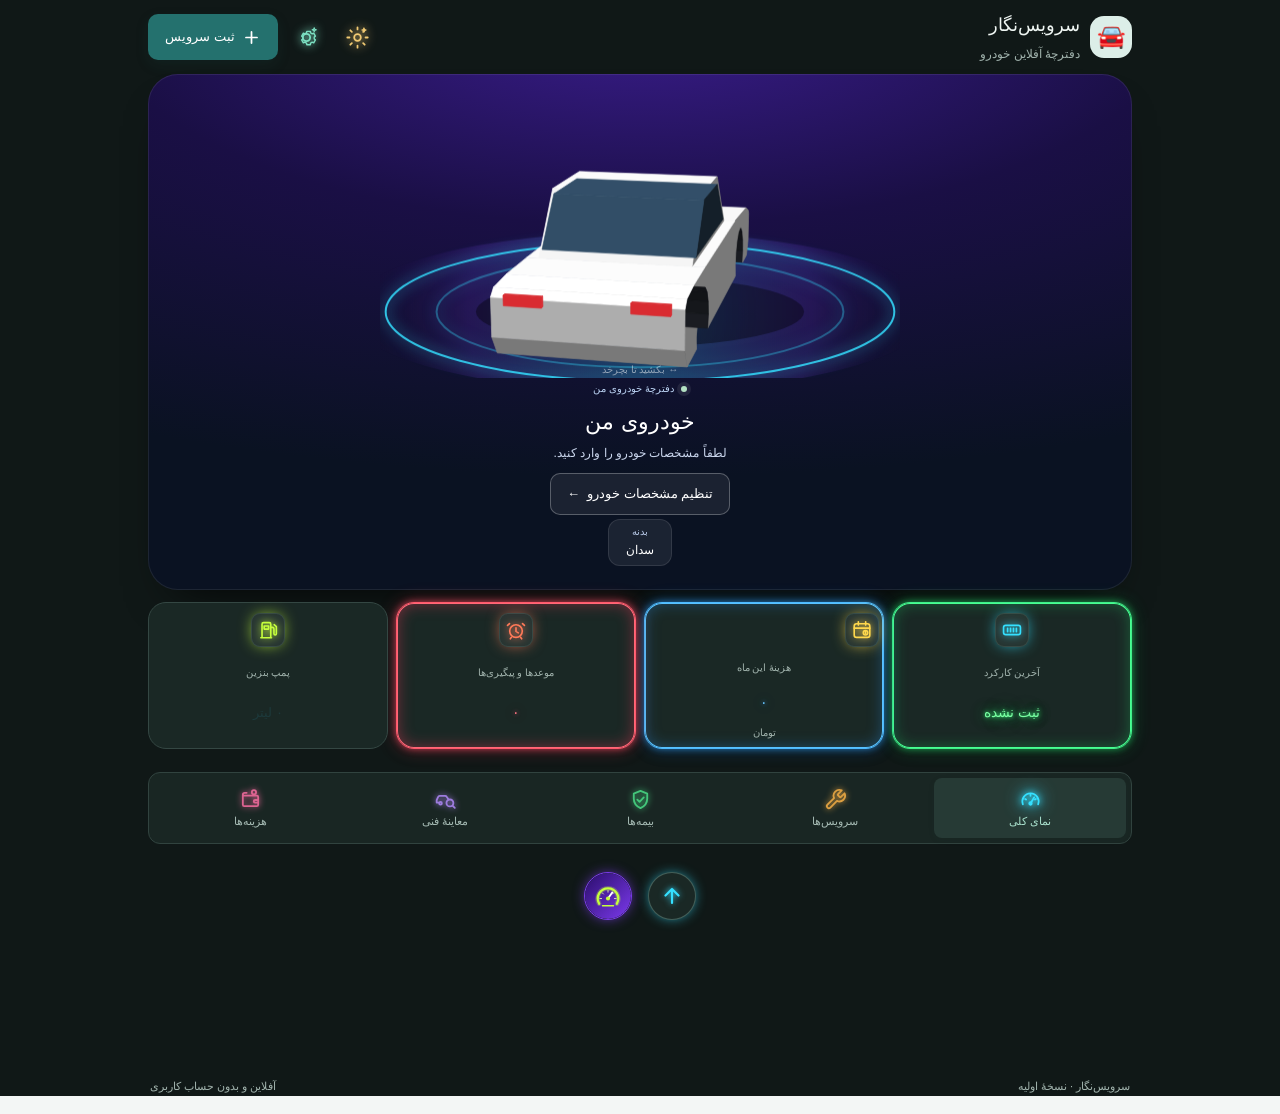
==== commit eb5010a5: "web: apply patches and update status [skip ci]" ====
--- a/index.html
+++ b/index.html
@@ -10,7 +10,7 @@
     <link rel="manifest" href="/manifest.webmanifest" />
     <link rel="icon" href="/favicon.svg" type="image/svg+xml" />
     <link rel="apple-touch-icon" href="/icons/apple-touch-icon.png" />
-    <link rel="stylesheet" href="/styles.css?v=51" />
+    <link rel="stylesheet" href="/styles.css?v=52" />
     <title>سرویس‌نگار | دفترچهٔ خودرو</title>
   </head>
   <body>
@@ -249,7 +249,7 @@
     <script defer src="/enhancements.js?v=35"></script>
     <script defer src="/service-picker.js?v=1"></script>
     <script defer src="/extras.js?v=2"></script>
-    <script defer src="/car3d.js?v=1"></script>
-    <script defer src="/hero.js?v=1"></script>
+    <script defer src="/car3d.js?v=2"></script>
+    <script defer src="/hero.js?v=2"></script>
   </body>
 </html>
--- a/styles.css
+++ b/styles.css
@@ -286,3 +286,14 @@
 .car-swatch{width:34px;height:34px;padding:0;border-radius:50%;border:2px solid rgba(120,150,140,.5);background:var(--sw);box-shadow:inset 0 0 0 2px rgba(255,255,255,.35)}
 .car-swatch[aria-checked="true"]{border-color:#7c3aed;box-shadow:0 0 0 3px rgba(124,58,237,.35),inset 0 0 0 2px rgba(255,255,255,.55)}
 .car-match-hint{display:block;margin-top:4px;font-size:11px;color:#6b8a82}
+
+/* ===== v1.4: خوانایی عدد پمپ بنزین و مشخصات خودرو ===== */
+.dispenser input{font-family:inherit!important;font-size:28px!important;font-weight:800!important;letter-spacing:0!important;direction:ltr;text-align:center;color:#d6ff5c!important;text-shadow:0 0 5px rgba(198,255,61,.35)!important;font-variant-numeric:tabular-nums}
+.dispenser input::placeholder{color:#59702e!important;font-weight:600}
+.fuel-step{font-family:inherit!important;font-size:14px!important;font-weight:800;color:#e4ff8a!important;line-height:1.2}
+.dispenser-label{font-size:12.5px!important;color:#b8d2c8!important}
+.fuel-stat-card strong,#fuel-stat{font-size:13px!important;white-space:nowrap;letter-spacing:0;text-shadow:none!important}
+.car-specs{display:flex;flex-wrap:wrap;justify-content:center;gap:6px;margin:2px 0 8px;width:100%}
+.car-spec{display:inline-flex;flex-direction:column;align-items:center;gap:1px;min-width:64px;padding:5px 9px;border-radius:12px;background:rgba(255,255,255,.07);box-shadow:inset 0 0 0 1px rgba(255,255,255,.1)}
+.car-spec small{font-size:9.5px;color:#b8c9e8}
+.car-spec b{font-size:11.5px;font-weight:700;color:#fff;white-space:nowrap}
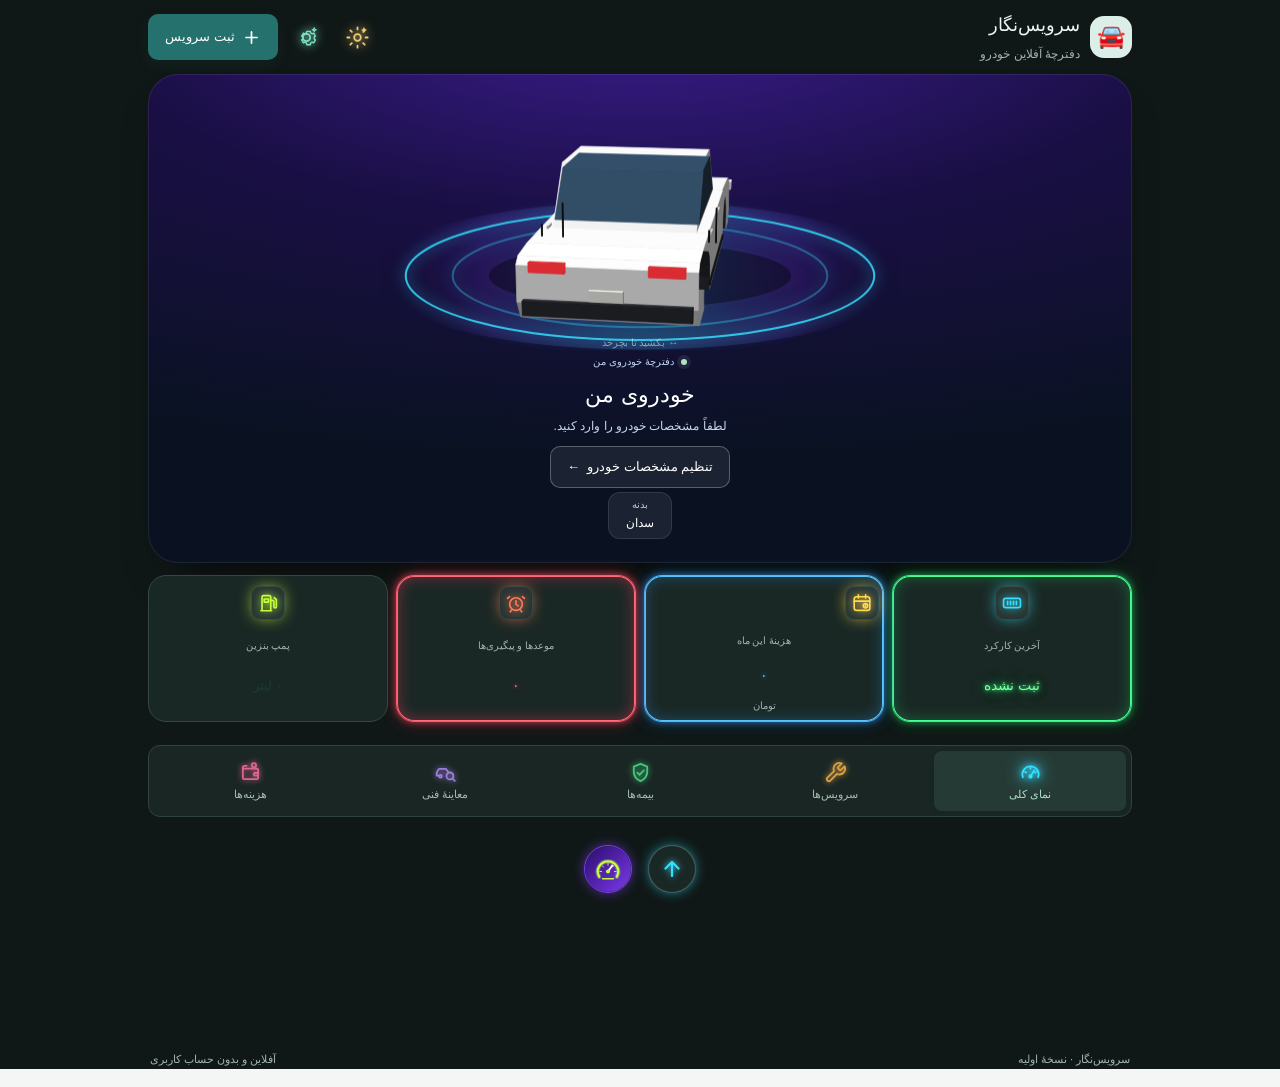
==== commit 841d1dc3: "web: apply patches and update status [skip ci]" ====
--- a/index.html
+++ b/index.html
@@ -10,7 +10,7 @@
     <link rel="manifest" href="/manifest.webmanifest" />
     <link rel="icon" href="/favicon.svg" type="image/svg+xml" />
     <link rel="apple-touch-icon" href="/icons/apple-touch-icon.png" />
-    <link rel="stylesheet" href="/styles.css?v=52" />
+    <link rel="stylesheet" href="/styles.css?v=53" />
     <title>سرویس‌نگار | دفترچهٔ خودرو</title>
   </head>
   <body>
@@ -249,7 +249,7 @@
     <script defer src="/enhancements.js?v=35"></script>
     <script defer src="/service-picker.js?v=1"></script>
     <script defer src="/extras.js?v=2"></script>
-    <script defer src="/car3d.js?v=2"></script>
-    <script defer src="/hero.js?v=2"></script>
+    <script defer src="/car3d.js?v=3"></script>
+    <script defer src="/hero.js?v=3"></script>
   </body>
 </html>
--- a/styles.css
+++ b/styles.css
@@ -245,7 +245,7 @@
 /* ===== v1.3: ظاهر مدرن؛ صحنهٔ خودرو، نوار چهارتایی، کارت‌های فشرده و نوار پیشرفت ===== */
 section.vehicle-hero{position:relative;display:flex!important;flex-direction:column!important;align-items:center!important;justify-content:flex-start!important;gap:2px;min-height:0!important;padding:6px 12px 16px!important;border-radius:30px!important;background:radial-gradient(120% 90% at 50% -12%,#3b1d8f 0%,#1a0f45 46%,#0a1222 100%)!important;color:#fff;overflow:hidden;box-shadow:0 24px 48px -28px #000,inset 0 0 0 1px rgba(255,255,255,.08)}
 section.vehicle-hero::before{content:"";position:absolute;inset:auto -20% -45% -20%;left:auto;top:auto;width:auto;height:75%;border:0;border-radius:0;background:radial-gradient(closest-side,rgba(53,224,255,.2),transparent);pointer-events:none}
-section.vehicle-hero .vehicle-art.car-stage{order:-1;position:relative!important;left:auto!important;bottom:auto!important;opacity:1!important;transform:none!important;pointer-events:auto!important;display:block!important;width:100%!important;max-width:520px;height:auto!important;flex:none!important;margin:0 auto!important;aspect-ratio:460/264}
+section.vehicle-hero .vehicle-art.car-stage{order:-1;position:relative!important;left:auto!important;bottom:auto!important;opacity:1!important;transform:none!important;pointer-events:auto!important;display:block!important;width:100%!important;max-width:520px;height:auto!important;flex:none!important;margin:0 auto!important;aspect-ratio:460/240}
 .car-stage canvas{display:block;width:100%;height:100%;touch-action:pan-y;cursor:grab;-webkit-user-select:none;user-select:none}
 .car-stage canvas:active{cursor:grabbing}
 .car-caption{position:absolute;inset-inline:0;top:8px;text-align:center;font-size:12px;font-weight:800;color:#d8ecff;text-shadow:0 0 10px rgba(53,224,255,.75);pointer-events:none}
@@ -297,3 +297,5 @@
 .car-spec{display:inline-flex;flex-direction:column;align-items:center;gap:1px;min-width:64px;padding:5px 9px;border-radius:12px;background:rgba(255,255,255,.07);box-shadow:inset 0 0 0 1px rgba(255,255,255,.1)}
 .car-spec small{font-size:9.5px;color:#b8c9e8}
 .car-spec b{font-size:11.5px;font-weight:700;color:#fff;white-space:nowrap}
+
+html.no-car .car-stage,html.no-car .car-specs{display:none!important}
